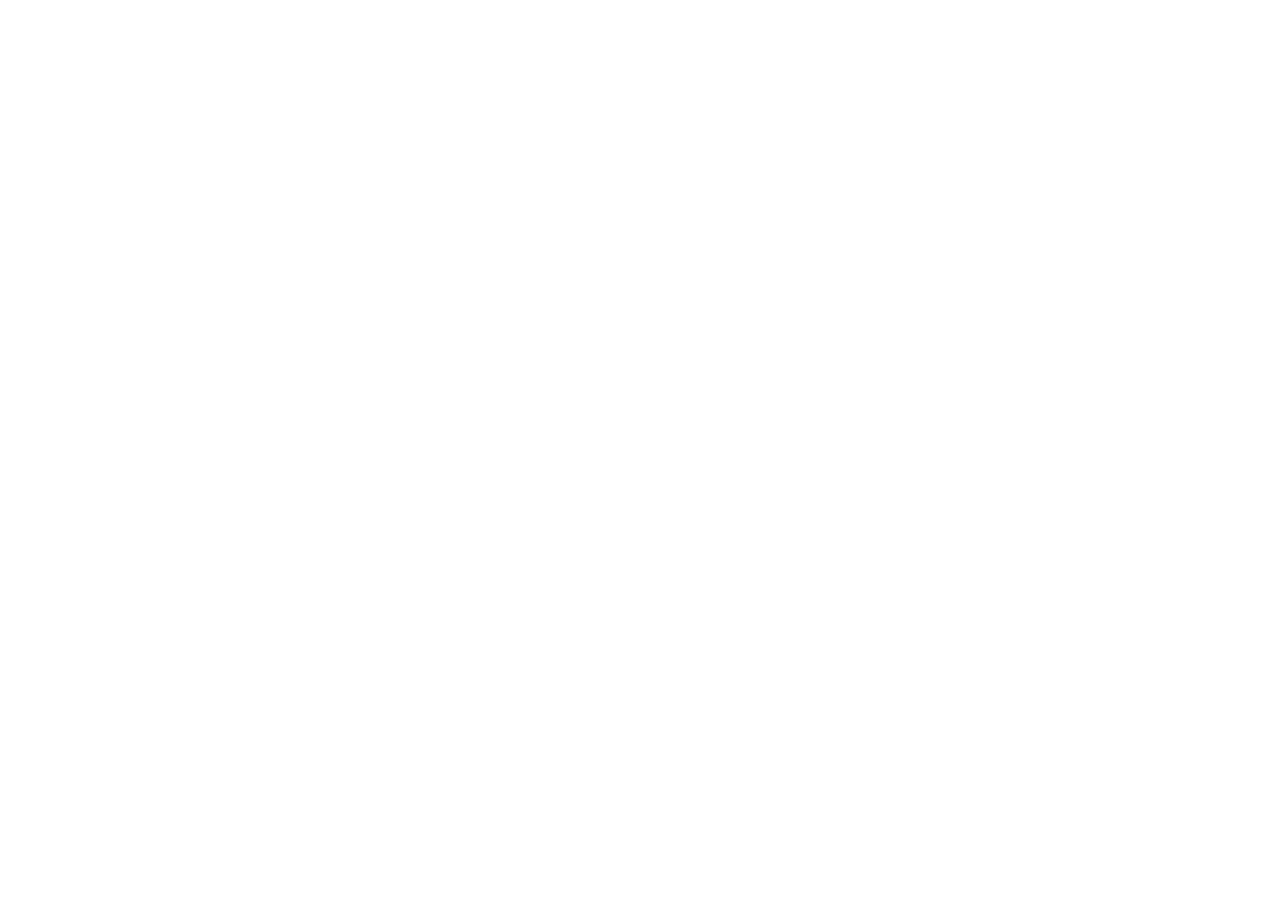
==== index.html @ 4fd1bbe9 "init project" ====
<!DOCTYPE html>
<html lang="en">
<head>
  <meta charset="UTF-8">
  <meta http-equiv="X-UA-Compatible" content="IE=edge">
  <meta name="viewport" content="width=device-width, initial-scale=1.0">
  <title>Document</title>
</head>
<body>
  
</body>
</html>
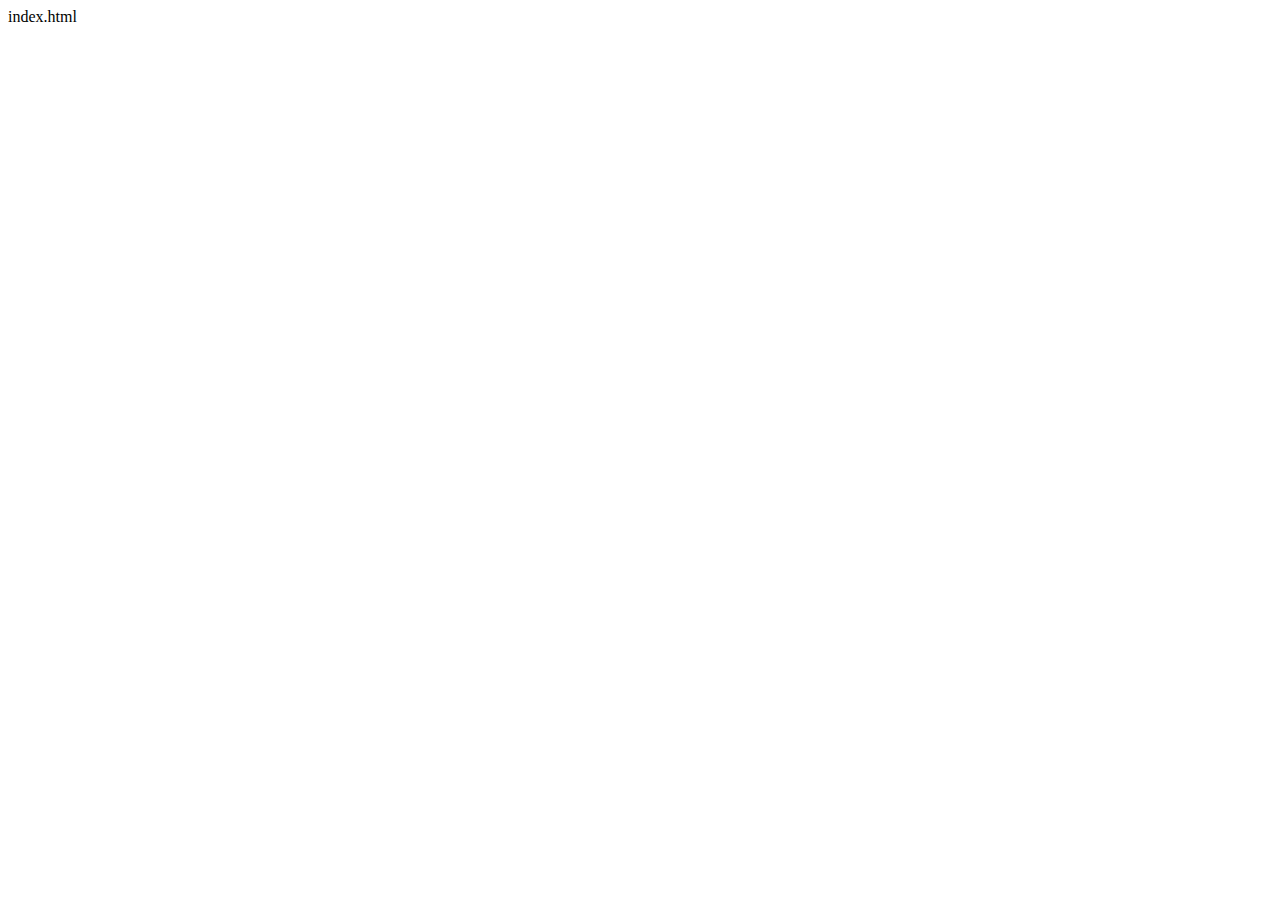
==== commit 7cddb0d5: "'login分支1次完成'" ====
--- a/index.html
+++ b/index.html
@@ -7,6 +7,6 @@
   <title>Document</title>
 </head>
 <body>
-  
+  index.html
 </body>
 </html>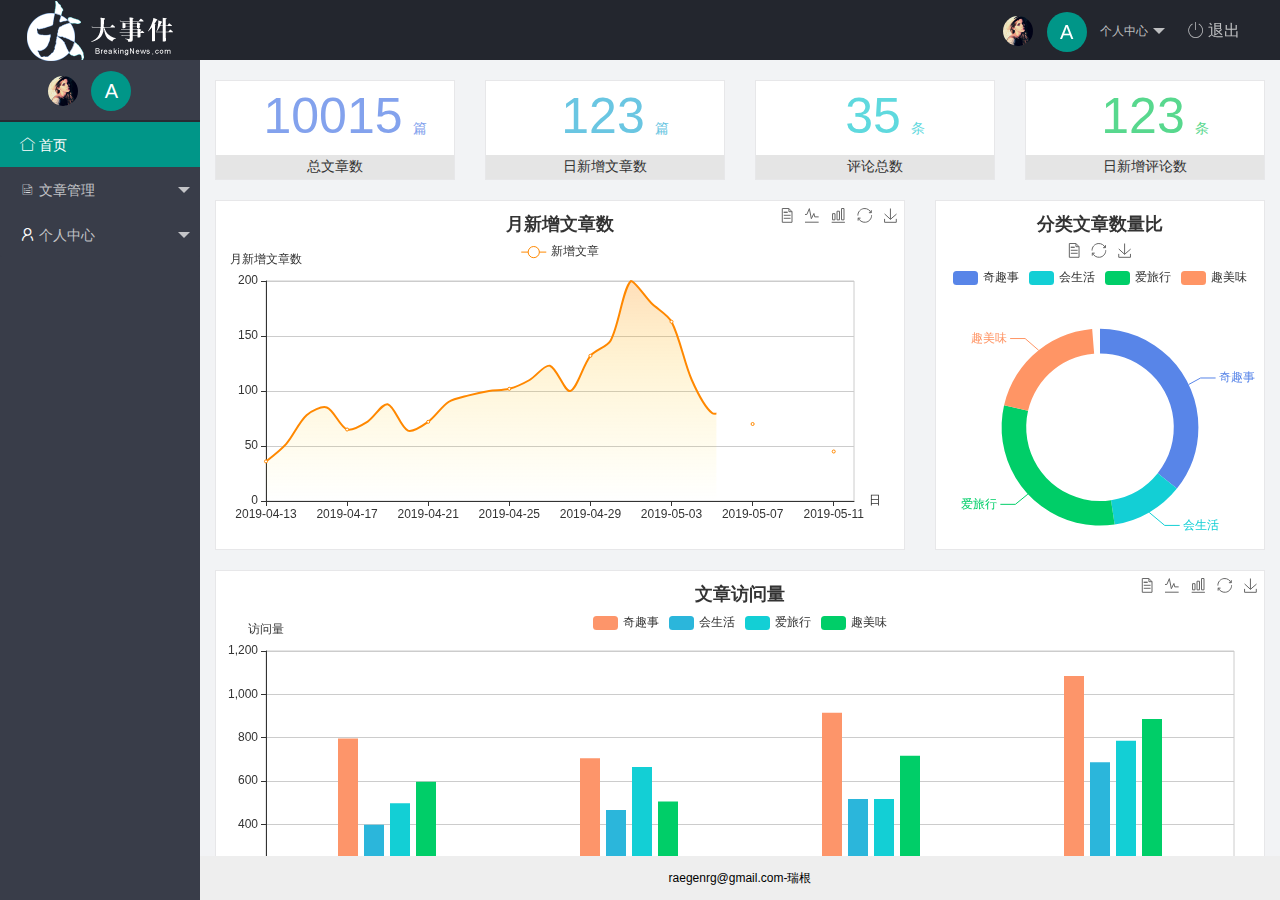
==== commit f6a68ea9: "'index分支完成第一次提交'" ====
--- a/index.html
+++ b/index.html
@@ -1,12 +1,102 @@
 <!DOCTYPE html>
 <html lang="en">
+
 <head>
   <meta charset="UTF-8">
   <meta http-equiv="X-UA-Compatible" content="IE=edge">
   <meta name="viewport" content="width=device-width, initial-scale=1.0">
-  <title>Document</title>
+  <title>后台主页</title>
+  <!-- 导入layui的样式表 -->
+  <link rel="stylesheet" href="assets/lib/layui/css/layui.css">
+  <link rel="stylesheet" href="assets/fonts/iconfont.css">
+  <link rel="stylesheet" href="assets/css/index.css">
 </head>
+
 <body>
-  index.html
+  <div class="layui-layout layui-layout-admin">
+    <div class="layui-header">
+      <div class="layui-logo layui-hide-xs layui-bg-black">
+        <img src="assets/images/logo.png" alt="">
+      </div>
+      <ul class="layui-nav layui-layout-right">
+        <li class="layui-nav-item layui-hide layui-show-md-inline-block">
+          <a href="javascript:;" class="userinfo">
+            <img src="assets/images/sample.jpg" class="layui-nav-img">
+            <span class="text-avatar">A</span>
+            个人中心
+          </a>
+          <dl class="layui-nav-child">
+            <dd><a href="">基本资料</a></dd>
+            <dd><a href="">更换头像</a></dd>
+            <dd><a href="">重置密码</a></dd>
+          </dl>
+        </li>
+        <li class="layui-nav-item">
+          <a href="javascript:;" id="btnLogOut">
+            <span class="iconfont icon-tuichu"> 退出</span>
+          </a>
+        </li>
+      </ul>
+    </div>
+
+    <div class="layui-side layui-bg-black">
+      <div class="layui-side-scroll">
+
+        <!-- 头像区域 -->
+        <div class="userinfo">
+          <img src="assets/images/sample.jpg" class="layui-nav-img">
+          <span class="text-avatar">A</span>
+          <span id="welcome"></span>
+        </div>
+
+        <!-- 左侧导航区域（可配合layui已有的垂直导航） -->
+        <ul class="layui-nav layui-nav-tree" lay-filter="test" lay-shrink="all">
+          <li class="layui-nav-item layui-this">
+            <a href="home/dashboard.html" target="fm">
+              <i class="layui-icon layui-icon-home"></i>
+              首页
+            </a>
+          </li>
+          <li class="layui-nav-item">
+            <a class="" href="javascript:;">
+              <i class="layui-icon layui-icon-list"></i>
+              文章管理
+            </a>
+            <dl class="layui-nav-child">
+              <dd><a href="javascript:;"><i class="layui-icon layui-icon-face-smile"></i> 文章类别</a></dd>
+              <dd><a href="javascript:;"><i class="layui-icon layui-icon-face-smile"></i> 文章列表</a></dd>
+              <dd><a href="javascript:;"><i class="layui-icon layui-icon-face-smile"></i> 发布文章</a></dd>
+            </dl>
+          </li>
+          <li class="layui-nav-item">
+            <a href="javascript:;">
+              <i class="layui-icon layui-icon-username"></i>
+              个人中心
+            </a>
+            <dl class="layui-nav-child">
+              <dd><a href="javascript:;"><i class="layui-icon layui-icon-face-smile"></i> 基本资料</a></dd>
+              <dd><a href="javascript:;"><i class="layui-icon layui-icon-face-smile"></i> 更换头像</a></dd>
+              <dd><a href="javascript:;"><i class="layui-icon layui-icon-face-smile"></i> 重置密码</a></dd>
+            </dl>
+          </li>
+        </ul>
+      </div>
+    </div>
+
+    <div class="layui-body">
+      <!-- 内容主体区域 -->
+      <iframe src="home/dashboard.html" frameborder="0" name="fm"></iframe>
+    </div>
+
+    <div class="layui-footer">
+      <!-- 底部固定区域 -->
+      raegenrg@gmail.com-瑞根
+    </div>
+  </div>
+  <script src="assets/lib/layui/layui.all.js"></script>
+  <script src="assets/lib/jquery.js"></script>
+  <script src="assets/js/baseAPI.js"></script>
+  <script src="assets/js/index.js"></script>
 </body>
+
 </html>--- a/assets/lib/layui/css/layui.css
+++ b/assets/lib/layui/css/layui.css
@@ -0,0 +1,2 @@
+/** layui-v2.5.5 MIT License By https://www.layui.com */
+ .layui-inline,img{display:inline-block;vertical-align:middle}h1,h2,h3,h4,h5,h6{font-weight:400}.layui-edge,.layui-header,.layui-inline,.layui-main{position:relative}.layui-body,.layui-edge,.layui-elip{overflow:hidden}.layui-btn,.layui-edge,.layui-inline,img{vertical-align:middle}.layui-btn,.layui-disabled,.layui-icon,.layui-unselect{-moz-user-select:none;-webkit-user-select:none;-ms-user-select:none}.layui-elip,.layui-form-checkbox span,.layui-form-pane .layui-form-label{text-overflow:ellipsis;white-space:nowrap}.layui-breadcrumb,.layui-tree-btnGroup{visibility:hidden}blockquote,body,button,dd,div,dl,dt,form,h1,h2,h3,h4,h5,h6,input,li,ol,p,pre,td,textarea,th,ul{margin:0;padding:0;-webkit-tap-highlight-color:rgba(0,0,0,0)}a:active,a:hover{outline:0}img{border:none}li{list-style:none}table{border-collapse:collapse;border-spacing:0}h4,h5,h6{font-size:100%}button,input,optgroup,option,select,textarea{font-family:inherit;font-size:inherit;font-style:inherit;font-weight:inherit;outline:0}pre{white-space:pre-wrap;white-space:-moz-pre-wrap;white-space:-pre-wrap;white-space:-o-pre-wrap;word-wrap:break-word}body{line-height:24px;font:14px Helvetica Neue,Helvetica,PingFang SC,Tahoma,Arial,sans-serif}hr{height:1px;margin:10px 0;border:0;clear:both}a{color:#333;text-decoration:none}a:hover{color:#777}a cite{font-style:normal;*cursor:pointer}.layui-border-box,.layui-border-box *{box-sizing:border-box}.layui-box,.layui-box *{box-sizing:content-box}.layui-clear{clear:both;*zoom:1}.layui-clear:after{content:'\20';clear:both;*zoom:1;display:block;height:0}.layui-inline{*display:inline;*zoom:1}.layui-edge{display:inline-block;width:0;height:0;border-width:6px;border-style:dashed;border-color:transparent}.layui-edge-top{top:-4px;border-bottom-color:#999;border-bottom-style:solid}.layui-edge-right{border-left-color:#999;border-left-style:solid}.layui-edge-bottom{top:2px;border-top-color:#999;border-top-style:solid}.layui-edge-left{border-right-color:#999;border-right-style:solid}.layui-disabled,.layui-disabled:hover{color:#d2d2d2!important;cursor:not-allowed!important}.layui-circle{border-radius:100%}.layui-show{display:block!important}.layui-hide{display:none!important}@font-face{font-family:layui-icon;src:url(../font/iconfont.eot?v=250);src:url(../font/iconfont.eot?v=250#iefix) format('embedded-opentype'),url(../font/iconfont.woff2?v=250) format('woff2'),url(../font/iconfont.woff?v=250) format('woff'),url(../font/iconfont.ttf?v=250) format('truetype'),url(../font/iconfont.svg?v=250#layui-icon) format('svg')}.layui-icon{font-family:layui-icon!important;font-size:16px;font-style:normal;-webkit-font-smoothing:antialiased;-moz-osx-font-smoothing:grayscale}.layui-icon-reply-fill:before{content:"\e611"}.layui-icon-set-fill:before{content:"\e614"}.layui-icon-menu-fill:before{content:"\e60f"}.layui-icon-search:before{content:"\e615"}.layui-icon-share:before{content:"\e641"}.layui-icon-set-sm:before{content:"\e620"}.layui-icon-engine:before{content:"\e628"}.layui-icon-close:before{content:"\1006"}.layui-icon-close-fill:before{content:"\1007"}.layui-icon-chart-screen:before{content:"\e629"}.layui-icon-star:before{content:"\e600"}.layui-icon-circle-dot:before{content:"\e617"}.layui-icon-chat:before{content:"\e606"}.layui-icon-release:before{content:"\e609"}.layui-icon-list:before{content:"\e60a"}.layui-icon-chart:before{content:"\e62c"}.layui-icon-ok-circle:before{content:"\1005"}.layui-icon-layim-theme:before{content:"\e61b"}.layui-icon-table:before{content:"\e62d"}.layui-icon-right:before{content:"\e602"}.layui-icon-left:before{content:"\e603"}.layui-icon-cart-simple:before{content:"\e698"}.layui-icon-face-cry:before{content:"\e69c"}.layui-icon-face-smile:before{content:"\e6af"}.layui-icon-survey:before{content:"\e6b2"}.layui-icon-tree:before{content:"\e62e"}.layui-icon-upload-circle:before{content:"\e62f"}.layui-icon-add-circle:before{content:"\e61f"}.layui-icon-download-circle:before{content:"\e601"}.layui-icon-templeate-1:before{content:"\e630"}.layui-icon-util:before{content:"\e631"}.layui-icon-face-surprised:before{content:"\e664"}.layui-icon-edit:before{content:"\e642"}.layui-icon-speaker:before{content:"\e645"}.layui-icon-down:before{content:"\e61a"}.layui-icon-file:before{content:"\e621"}.layui-icon-layouts:before{content:"\e632"}.layui-icon-rate-half:before{content:"\e6c9"}.layui-icon-add-circle-fine:before{content:"\e608"}.layui-icon-prev-circle:before{content:"\e633"}.layui-icon-read:before{content:"\e705"}.layui-icon-404:before{content:"\e61c"}.layui-icon-carousel:before{content:"\e634"}.layui-icon-help:before{content:"\e607"}.layui-icon-code-circle:before{content:"\e635"}.layui-icon-water:before{content:"\e636"}.layui-icon-username:before{content:"\e66f"}.layui-icon-find-fill:before{content:"\e670"}.layui-icon-about:before{content:"\e60b"}.layui-icon-location:before{content:"\e715"}.layui-icon-up:before{content:"\e619"}.layui-icon-pause:before{content:"\e651"}.layui-icon-date:before{content:"\e637"}.layui-icon-layim-uploadfile:before{content:"\e61d"}.layui-icon-delete:before{content:"\e640"}.layui-icon-play:before{content:"\e652"}.layui-icon-top:before{content:"\e604"}.layui-icon-friends:before{content:"\e612"}.layui-icon-refresh-3:before{content:"\e9aa"}.layui-icon-ok:before{content:"\e605"}.layui-icon-layer:before{content:"\e638"}.layui-icon-face-smile-fine:before{content:"\e60c"}.layui-icon-dollar:before{content:"\e659"}.layui-icon-group:before{content:"\e613"}.layui-icon-layim-download:before{content:"\e61e"}.layui-icon-picture-fine:before{content:"\e60d"}.layui-icon-link:before{content:"\e64c"}.layui-icon-diamond:before{content:"\e735"}.layui-icon-log:before{content:"\e60e"}.layui-icon-rate-solid:before{content:"\e67a"}.layui-icon-fonts-del:before{content:"\e64f"}.layui-icon-unlink:before{content:"\e64d"}.layui-icon-fonts-clear:before{content:"\e639"}.layui-icon-triangle-r:before{content:"\e623"}.layui-icon-circle:before{content:"\e63f"}.layui-icon-radio:before{content:"\e643"}.layui-icon-align-center:before{content:"\e647"}.layui-icon-align-right:before{content:"\e648"}.layui-icon-align-left:before{content:"\e649"}.layui-icon-loading-1:before{content:"\e63e"}.layui-icon-return:before{content:"\e65c"}.layui-icon-fonts-strong:before{content:"\e62b"}.layui-icon-upload:before{content:"\e67c"}.layui-icon-dialogue:before{content:"\e63a"}.layui-icon-video:before{content:"\e6ed"}.layui-icon-headset:before{content:"\e6fc"}.layui-icon-cellphone-fine:before{content:"\e63b"}.layui-icon-add-1:before{content:"\e654"}.layui-icon-face-smile-b:before{content:"\e650"}.layui-icon-fonts-html:before{content:"\e64b"}.layui-icon-form:before{content:"\e63c"}.layui-icon-cart:before{content:"\e657"}.layui-icon-camera-fill:before{content:"\e65d"}.layui-icon-tabs:before{content:"\e62a"}.layui-icon-fonts-code:before{content:"\e64e"}.layui-icon-fire:before{content:"\e756"}.layui-icon-set:before{content:"\e716"}.layui-icon-fonts-u:before{content:"\e646"}.layui-icon-triangle-d:before{content:"\e625"}.layui-icon-tips:before{content:"\e702"}.layui-icon-picture:before{content:"\e64a"}.layui-icon-more-vertical:before{content:"\e671"}.layui-icon-flag:before{content:"\e66c"}.layui-icon-loading:before{content:"\e63d"}.layui-icon-fonts-i:before{content:"\e644"}.layui-icon-refresh-1:before{content:"\e666"}.layui-icon-rmb:before{content:"\e65e"}.layui-icon-home:before{content:"\e68e"}.layui-icon-user:before{content:"\e770"}.layui-icon-notice:before{content:"\e667"}.layui-icon-login-weibo:before{content:"\e675"}.layui-icon-voice:before{content:"\e688"}.layui-icon-upload-drag:before{content:"\e681"}.layui-icon-login-qq:before{content:"\e676"}.layui-icon-snowflake:before{content:"\e6b1"}.layui-icon-file-b:before{content:"\e655"}.layui-icon-template:before{content:"\e663"}.layui-icon-auz:before{content:"\e672"}.layui-icon-console:before{content:"\e665"}.layui-icon-app:before{content:"\e653"}.layui-icon-prev:before{content:"\e65a"}.layui-icon-website:before{content:"\e7ae"}.layui-icon-next:before{content:"\e65b"}.layui-icon-component:before{content:"\e857"}.layui-icon-more:before{content:"\e65f"}.layui-icon-login-wechat:before{content:"\e677"}.layui-icon-shrink-right:before{content:"\e668"}.layui-icon-spread-left:before{content:"\e66b"}.layui-icon-camera:before{content:"\e660"}.layui-icon-note:before{content:"\e66e"}.layui-icon-refresh:before{content:"\e669"}.layui-icon-female:before{content:"\e661"}.layui-icon-male:before{content:"\e662"}.layui-icon-password:before{content:"\e673"}.layui-icon-senior:before{content:"\e674"}.layui-icon-theme:before{content:"\e66a"}.layui-icon-tread:before{content:"\e6c5"}.layui-icon-praise:before{content:"\e6c6"}.layui-icon-star-fill:before{content:"\e658"}.layui-icon-rate:before{content:"\e67b"}.layui-icon-template-1:before{content:"\e656"}.layui-icon-vercode:before{content:"\e679"}.layui-icon-cellphone:before{content:"\e678"}.layui-icon-screen-full:before{content:"\e622"}.layui-icon-screen-restore:before{content:"\e758"}.layui-icon-cols:before{content:"\e610"}.layui-icon-export:before{content:"\e67d"}.layui-icon-print:before{content:"\e66d"}.layui-icon-slider:before{content:"\e714"}.layui-icon-addition:before{content:"\e624"}.layui-icon-subtraction:before{content:"\e67e"}.layui-icon-service:before{content:"\e626"}.layui-icon-transfer:before{content:"\e691"}.layui-main{width:1140px;margin:0 auto}.layui-header{z-index:1000;height:60px}.layui-header a:hover{transition:all .5s;-webkit-transition:all .5s}.layui-side{position:fixed;left:0;top:0;bottom:0;z-index:999;width:200px;overflow-x:hidden}.layui-side-scroll{position:relative;width:220px;height:100%;overflow-x:hidden}.layui-body{position:absolute;left:200px;right:0;top:0;bottom:0;z-index:998;width:auto;overflow-y:auto;box-sizing:border-box}.layui-layout-body{overflow:hidden}.layui-layout-admin .layui-header{background-color:#23262E}.layui-layout-admin .layui-side{top:60px;width:200px;overflow-x:hidden}.layui-layout-admin .layui-body{position:fixed;top:60px;bottom:44px}.layui-layout-admin .layui-main{width:auto;margin:0 15px}.layui-layout-admin .layui-footer{position:fixed;left:200px;right:0;bottom:0;height:44px;line-height:44px;padding:0 15px;background-color:#eee}.layui-layout-admin .layui-logo{position:absolute;left:0;top:0;width:200px;height:100%;line-height:60px;text-align:center;color:#009688;font-size:16px}.layui-layout-admin .layui-header .layui-nav{background:0 0}.layui-layout-left{position:absolute!important;left:200px;top:0}.layui-layout-right{position:absolute!important;right:0;top:0}.layui-container{position:relative;margin:0 auto;padding:0 15px;box-sizing:border-box}.layui-fluid{position:relative;margin:0 auto;padding:0 15px}.layui-row:after,.layui-row:before{content:'';display:block;clear:both}.layui-col-lg1,.layui-col-lg10,.layui-col-lg11,.layui-col-lg12,.layui-col-lg2,.layui-col-lg3,.layui-col-lg4,.layui-col-lg5,.layui-col-lg6,.layui-col-lg7,.layui-col-lg8,.layui-col-lg9,.layui-col-md1,.layui-col-md10,.layui-col-md11,.layui-col-md12,.layui-col-md2,.layui-col-md3,.layui-col-md4,.layui-col-md5,.layui-col-md6,.layui-col-md7,.layui-col-md8,.layui-col-md9,.layui-col-sm1,.layui-col-sm10,.layui-col-sm11,.layui-col-sm12,.layui-col-sm2,.layui-col-sm3,.layui-col-sm4,.layui-col-sm5,.layui-col-sm6,.layui-col-sm7,.layui-col-sm8,.layui-col-sm9,.layui-col-xs1,.layui-col-xs10,.layui-col-xs11,.layui-col-xs12,.layui-col-xs2,.layui-col-xs3,.layui-col-xs4,.layui-col-xs5,.layui-col-xs6,.layui-col-xs7,.layui-col-xs8,.layui-col-xs9{position:relative;display:block;box-sizing:border-box}.layui-col-xs1,.layui-col-xs10,.layui-col-xs11,.layui-col-xs12,.layui-col-xs2,.layui-col-xs3,.layui-col-xs4,.layui-col-xs5,.layui-col-xs6,.layui-col-xs7,.layui-col-xs8,.layui-col-xs9{float:left}.layui-col-xs1{width:8.33333333%}.layui-col-xs2{width:16.66666667%}.layui-col-xs3{width:25%}.layui-col-xs4{width:33.33333333%}.layui-col-xs5{width:41.66666667%}.layui-col-xs6{width:50%}.layui-col-xs7{width:58.33333333%}.layui-col-xs8{width:66.66666667%}.layui-col-xs9{width:75%}.layui-col-xs10{width:83.33333333%}.layui-col-xs11{width:91.66666667%}.layui-col-xs12{width:100%}.layui-col-xs-offset1{margin-left:8.33333333%}.layui-col-xs-offset2{margin-left:16.66666667%}.layui-col-xs-offset3{margin-left:25%}.layui-col-xs-offset4{margin-left:33.33333333%}.layui-col-xs-offset5{margin-left:41.66666667%}.layui-col-xs-offset6{margin-left:50%}.layui-col-xs-offset7{margin-left:58.33333333%}.layui-col-xs-offset8{margin-left:66.66666667%}.layui-col-xs-offset9{margin-left:75%}.layui-col-xs-offset10{margin-left:83.33333333%}.layui-col-xs-offset11{margin-left:91.66666667%}.layui-col-xs-offset12{margin-left:100%}@media screen and (max-width:768px){.layui-hide-xs{display:none!important}.layui-show-xs-block{display:block!important}.layui-show-xs-inline{display:inline!important}.layui-show-xs-inline-block{display:inline-block!important}}@media screen and (min-width:768px){.layui-container{width:750px}.layui-hide-sm{display:none!important}.layui-show-sm-block{display:block!important}.layui-show-sm-inline{display:inline!important}.layui-show-sm-inline-block{display:inline-block!important}.layui-col-sm1,.layui-col-sm10,.layui-col-sm11,.layui-col-sm12,.layui-col-sm2,.layui-col-sm3,.layui-col-sm4,.layui-col-sm5,.layui-col-sm6,.layui-col-sm7,.layui-col-sm8,.layui-col-sm9{float:left}.layui-col-sm1{width:8.33333333%}.layui-col-sm2{width:16.66666667%}.layui-col-sm3{width:25%}.layui-col-sm4{width:33.33333333%}.layui-col-sm5{width:41.66666667%}.layui-col-sm6{width:50%}.layui-col-sm7{width:58.33333333%}.layui-col-sm8{width:66.66666667%}.layui-col-sm9{width:75%}.layui-col-sm10{width:83.33333333%}.layui-col-sm11{width:91.66666667%}.layui-col-sm12{width:100%}.layui-col-sm-offset1{margin-left:8.33333333%}.layui-col-sm-offset2{margin-left:16.66666667%}.layui-col-sm-offset3{margin-left:25%}.layui-col-sm-offset4{margin-left:33.33333333%}.layui-col-sm-offset5{margin-left:41.66666667%}.layui-col-sm-offset6{margin-left:50%}.layui-col-sm-offset7{margin-left:58.33333333%}.layui-col-sm-offset8{margin-left:66.66666667%}.layui-col-sm-offset9{margin-left:75%}.layui-col-sm-offset10{margin-left:83.33333333%}.layui-col-sm-offset11{margin-left:91.66666667%}.layui-col-sm-offset12{margin-left:100%}}@media screen and (min-width:992px){.layui-container{width:970px}.layui-hide-md{display:none!important}.layui-show-md-block{display:block!important}.layui-show-md-inline{display:inline!important}.layui-show-md-inline-block{display:inline-block!important}.layui-col-md1,.layui-col-md10,.layui-col-md11,.layui-col-md12,.layui-col-md2,.layui-col-md3,.layui-col-md4,.layui-col-md5,.layui-col-md6,.layui-col-md7,.layui-col-md8,.layui-col-md9{float:left}.layui-col-md1{width:8.33333333%}.layui-col-md2{width:16.66666667%}.layui-col-md3{width:25%}.layui-col-md4{width:33.33333333%}.layui-col-md5{width:41.66666667%}.layui-col-md6{width:50%}.layui-col-md7{width:58.33333333%}.layui-col-md8{width:66.66666667%}.layui-col-md9{width:75%}.layui-col-md10{width:83.33333333%}.layui-col-md11{width:91.66666667%}.layui-col-md12{width:100%}.layui-col-md-offset1{margin-left:8.33333333%}.layui-col-md-offset2{margin-left:16.66666667%}.layui-col-md-offset3{margin-left:25%}.layui-col-md-offset4{margin-left:33.33333333%}.layui-col-md-offset5{margin-left:41.66666667%}.layui-col-md-offset6{margin-left:50%}.layui-col-md-offset7{margin-left:58.33333333%}.layui-col-md-offset8{margin-left:66.66666667%}.layui-col-md-offset9{margin-left:75%}.layui-col-md-offset10{margin-left:83.33333333%}.layui-col-md-offset11{margin-left:91.66666667%}.layui-col-md-offset12{margin-left:100%}}@media screen and (min-width:1200px){.layui-container{width:1170px}.layui-hide-lg{display:none!important}.layui-show-lg-block{display:block!important}.layui-show-lg-inline{display:inline!important}.layui-show-lg-inline-block{display:inline-block!important}.layui-col-lg1,.layui-col-lg10,.layui-col-lg11,.layui-col-lg12,.layui-col-lg2,.layui-col-lg3,.layui-col-lg4,.layui-col-lg5,.layui-col-lg6,.layui-col-lg7,.layui-col-lg8,.layui-col-lg9{float:left}.layui-col-lg1{width:8.33333333%}.layui-col-lg2{width:16.66666667%}.layui-col-lg3{width:25%}.layui-col-lg4{width:33.33333333%}.layui-col-lg5{width:41.66666667%}.layui-col-lg6{width:50%}.layui-col-lg7{width:58.33333333%}.layui-col-lg8{width:66.66666667%}.layui-col-lg9{width:75%}.layui-col-lg10{width:83.33333333%}.layui-col-lg11{width:91.66666667%}.layui-col-lg12{width:100%}.layui-col-lg-offset1{margin-left:8.33333333%}.layui-col-lg-offset2{margin-left:16.66666667%}.layui-col-lg-offset3{margin-left:25%}.layui-col-lg-offset4{margin-left:33.33333333%}.layui-col-lg-offset5{margin-left:41.66666667%}.layui-col-lg-offset6{margin-left:50%}.layui-col-lg-offset7{margin-left:58.33333333%}.layui-col-lg-offset8{margin-left:66.66666667%}.layui-col-lg-offset9{margin-left:75%}.layui-col-lg-offset10{margin-left:83.33333333%}.layui-col-lg-offset11{margin-left:91.66666667%}.layui-col-lg-offset12{margin-left:100%}}.layui-col-space1{margin:-.5px}.layui-col-space1>*{padding:.5px}.layui-col-space3{margin:-1.5px}.layui-col-space3>*{padding:1.5px}.layui-col-space5{margin:-2.5px}.layui-col-space5>*{padding:2.5px}.layui-col-space8{margin:-3.5px}.layui-col-space8>*{padding:3.5px}.layui-col-space10{margin:-5px}.layui-col-space10>*{padding:5px}.layui-col-space12{margin:-6px}.layui-col-space12>*{padding:6px}.layui-col-space15{margin:-7.5px}.layui-col-space15>*{padding:7.5px}.layui-col-space18{margin:-9px}.layui-col-space18>*{padding:9px}.layui-col-space20{margin:-10px}.layui-col-space20>*{padding:10px}.layui-col-space22{margin:-11px}.layui-col-space22>*{padding:11px}.layui-col-space25{margin:-12.5px}.layui-col-space25>*{padding:12.5px}.layui-col-space30{margin:-15px}.layui-col-space30>*{padding:15px}.layui-btn,.layui-input,.layui-select,.layui-textarea,.layui-upload-button{outline:0;-webkit-appearance:none;transition:all .3s;-webkit-transition:all .3s;box-sizing:border-box}.layui-elem-quote{margin-bottom:10px;padding:15px;line-height:22px;border-left:5px solid #009688;border-radius:0 2px 2px 0;background-color:#f2f2f2}.layui-quote-nm{border-style:solid;border-width:1px 1px 1px 5px;background:0 0}.layui-elem-field{margin-bottom:10px;padding:0;border-width:1px;border-style:solid}.layui-elem-field legend{margin-left:20px;padding:0 10px;font-size:20px;font-weight:300}.layui-field-title{margin:10px 0 20px;border-width:1px 0 0}.layui-field-box{padding:10px 15px}.layui-field-title .layui-field-box{padding:10px 0}.layui-progress{position:relative;height:6px;border-radius:20px;background-color:#e2e2e2}.layui-progress-bar{position:absolute;left:0;top:0;width:0;max-width:100%;height:6px;border-radius:20px;text-align:right;background-color:#5FB878;transition:all .3s;-webkit-transition:all .3s}.layui-progress-big,.layui-progress-big .layui-progress-bar{height:18px;line-height:18px}.layui-progress-text{position:relative;top:-20px;line-height:18px;font-size:12px;color:#666}.layui-progress-big .layui-progress-text{position:static;padding:0 10px;color:#fff}.layui-collapse{border-width:1px;border-style:solid;border-radius:2px}.layui-colla-content,.layui-colla-item{border-top-width:1px;border-top-style:solid}.layui-colla-item:first-child{border-top:none}.layui-colla-title{position:relative;height:42px;line-height:42px;padding:0 15px 0 35px;color:#333;background-color:#f2f2f2;cursor:pointer;font-size:14px;overflow:hidden}.layui-colla-content{display:none;padding:10px 15px;line-height:22px;color:#666}.layui-colla-icon{position:absolute;left:15px;top:0;font-size:14px}.layui-card{margin-bottom:15px;border-radius:2px;background-color:#fff;box-shadow:0 1px 2px 0 rgba(0,0,0,.05)}.layui-card:last-child{margin-bottom:0}.layui-card-header{position:relative;height:42px;line-height:42px;padding:0 15px;border-bottom:1px solid #f6f6f6;color:#333;border-radius:2px 2px 0 0;font-size:14px}.layui-bg-black,.layui-bg-blue,.layui-bg-cyan,.layui-bg-green,.layui-bg-orange,.layui-bg-red{color:#fff!important}.layui-card-body{position:relative;padding:10px 15px;line-height:24px}.layui-card-body[pad15]{padding:15px}.layui-card-body[pad20]{padding:20px}.layui-card-body .layui-table{margin:5px 0}.layui-card .layui-tab{margin:0}.layui-panel-window{position:relative;padding:15px;border-radius:0;border-top:5px solid #E6E6E6;background-color:#fff}.layui-auxiliar-moving{position:fixed;left:0;right:0;top:0;bottom:0;width:100%;height:100%;background:0 0;z-index:9999999999}.layui-form-label,.layui-form-mid,.layui-form-select,.layui-input-block,.layui-input-inline,.layui-textarea{position:relative}.layui-bg-red{background-color:#FF5722!important}.layui-bg-orange{background-color:#FFB800!important}.layui-bg-green{background-color:#009688!important}.layui-bg-cyan{background-color:#2F4056!important}.layui-bg-blue{background-color:#1E9FFF!important}.layui-bg-black{background-color:#393D49!important}.layui-bg-gray{background-color:#eee!important;color:#666!important}.layui-badge-rim,.layui-colla-content,.layui-colla-item,.layui-collapse,.layui-elem-field,.layui-form-pane .layui-form-item[pane],.layui-form-pane .layui-form-label,.layui-input,.layui-layedit,.layui-layedit-tool,.layui-quote-nm,.layui-select,.layui-tab-bar,.layui-tab-card,.layui-tab-title,.layui-tab-title .layui-this:after,.layui-textarea{border-color:#e6e6e6}.layui-timeline-item:before,hr{background-color:#e6e6e6}.layui-text{line-height:22px;font-size:14px;color:#666}.layui-text h1,.layui-text h2,.layui-text h3{font-weight:500;color:#333}.layui-text h1{font-size:30px}.layui-text h2{font-size:24px}.layui-text h3{font-size:18px}.layui-text a:not(.layui-btn){color:#01AAED}.layui-text a:not(.layui-btn):hover{text-decoration:underline}.layui-text ul{padding:5px 0 5px 15px}.layui-text ul li{margin-top:5px;list-style-type:disc}.layui-text em,.layui-word-aux{color:#999!important;padding:0 5px!important}.layui-btn{display:inline-block;height:38px;line-height:38px;padding:0 18px;background-color:#009688;color:#fff;white-space:nowrap;text-align:center;font-size:14px;border:none;border-radius:2px;cursor:pointer}.layui-btn:hover{opacity:.8;filter:alpha(opacity=80);color:#fff}.layui-btn:active{opacity:1;filter:alpha(opacity=100)}.layui-btn+.layui-btn{margin-left:10px}.layui-btn-container{font-size:0}.layui-btn-container .layui-btn{margin-right:10px;margin-bottom:10px}.layui-btn-container .layui-btn+.layui-btn{margin-left:0}.layui-table .layui-btn-container .layui-btn{margin-bottom:9px}.layui-btn-radius{border-radius:100px}.layui-btn .layui-icon{margin-right:3px;font-size:18px;vertical-align:bottom;vertical-align:middle\9}.layui-btn-primary{border:1px solid #C9C9C9;background-color:#fff;color:#555}.layui-btn-primary:hover{border-color:#009688;color:#333}.layui-btn-normal{background-color:#1E9FFF}.layui-btn-warm{background-color:#FFB800}.layui-btn-danger{background-color:#FF5722}.layui-btn-checked{background-color:#5FB878}.layui-btn-disabled,.layui-btn-disabled:active,.layui-btn-disabled:hover{border:1px solid #e6e6e6;background-color:#FBFBFB;color:#C9C9C9;cursor:not-allowed;opacity:1}.layui-btn-lg{height:44px;line-height:44px;padding:0 25px;font-size:16px}.layui-btn-sm{height:30px;line-height:30px;padding:0 10px;font-size:12px}.layui-btn-sm i{font-size:16px!important}.layui-btn-xs{height:22px;line-height:22px;padding:0 5px;font-size:12px}.layui-btn-xs i{font-size:14px!important}.layui-btn-group{display:inline-block;vertical-align:middle;font-size:0}.layui-btn-group .layui-btn{margin-left:0!important;margin-right:0!important;border-left:1px solid rgba(255,255,255,.5);border-radius:0}.layui-btn-group .layui-btn-primary{border-left:none}.layui-btn-group .layui-btn-primary:hover{border-color:#C9C9C9;color:#009688}.layui-btn-group .layui-btn:first-child{border-left:none;border-radius:2px 0 0 2px}.layui-btn-group .layui-btn-primary:first-child{border-left:1px solid #c9c9c9}.layui-btn-group .layui-btn:last-child{border-radius:0 2px 2px 0}.layui-btn-group .layui-btn+.layui-btn{margin-left:0}.layui-btn-group+.layui-btn-group{margin-left:10px}.layui-btn-fluid{width:100%}.layui-input,.layui-select,.layui-textarea{height:38px;line-height:1.3;line-height:38px\9;border-width:1px;border-style:solid;background-color:#fff;border-radius:2px}.layui-input::-webkit-input-placeholder,.layui-select::-webkit-input-placeholder,.layui-textarea::-webkit-input-placeholder{line-height:1.3}.layui-input,.layui-textarea{display:block;width:100%;padding-left:10px}.layui-input:hover,.layui-textarea:hover{border-color:#D2D2D2!important}.layui-input:focus,.layui-textarea:focus{border-color:#C9C9C9!important}.layui-textarea{min-height:100px;height:auto;line-height:20px;padding:6px 10px;resize:vertical}.layui-select{padding:0 10px}.layui-form input[type=checkbox],.layui-form input[type=radio],.layui-form select{display:none}.layui-form [lay-ignore]{display:initial}.layui-form-item{margin-bottom:15px;clear:both;*zoom:1}.layui-form-item:after{content:'\20';clear:both;*zoom:1;display:block;height:0}.layui-form-label{float:left;display:block;padding:9px 15px;width:80px;font-weight:400;line-height:20px;text-align:right}.layui-form-label-col{display:block;float:none;padding:9px 0;line-height:20px;text-align:left}.layui-form-item .layui-inline{margin-bottom:5px;margin-right:10px}.layui-input-block{margin-left:110px;min-height:36px}.layui-input-inline{display:inline-block;vertical-align:middle}.layui-form-item .layui-input-inline{float:left;width:190px;margin-right:10px}.layui-form-text .layui-input-inline{width:auto}.layui-form-mid{float:left;display:block;padding:9px 0!important;line-height:20px;margin-right:10px}.layui-form-danger+.layui-form-select .layui-input,.layui-form-danger:focus{border-color:#FF5722!important}.layui-form-select .layui-input{padding-right:30px;cursor:pointer}.layui-form-select .layui-edge{position:absolute;right:10px;top:50%;margin-top:-3px;cursor:pointer;border-width:6px;border-top-color:#c2c2c2;border-top-style:solid;transition:all .3s;-webkit-transition:all .3s}.layui-form-select dl{display:none;position:absolute;left:0;top:42px;padding:5px 0;z-index:899;min-width:100%;border:1px solid #d2d2d2;max-height:300px;overflow-y:auto;background-color:#fff;border-radius:2px;box-shadow:0 2px 4px rgba(0,0,0,.12);box-sizing:border-box}.layui-form-select dl dd,.layui-form-select dl dt{padding:0 10px;line-height:36px;white-space:nowrap;overflow:hidden;text-overflow:ellipsis}.layui-form-select dl dt{font-size:12px;color:#999}.layui-form-select dl dd{cursor:pointer}.layui-form-select dl dd:hover{background-color:#f2f2f2;-webkit-transition:.5s all;transition:.5s all}.layui-form-select .layui-select-group dd{padding-left:20px}.layui-form-select dl dd.layui-select-tips{padding-left:10px!important;color:#999}.layui-form-select dl dd.layui-this{background-color:#5FB878;color:#fff}.layui-form-checkbox,.layui-form-select dl dd.layui-disabled{background-color:#fff}.layui-form-selected dl{display:block}.layui-form-checkbox,.layui-form-checkbox *,.layui-form-switch{display:inline-block;vertical-align:middle}.layui-form-selected .layui-edge{margin-top:-9px;-webkit-transform:rotate(180deg);transform:rotate(180deg);margin-top:-3px\9}:root .layui-form-selected .layui-edge{margin-top:-9px\0/IE9}.layui-form-selectup dl{top:auto;bottom:42px}.layui-select-none{margin:5px 0;text-align:center;color:#999}.layui-select-disabled .layui-disabled{border-color:#eee!important}.layui-select-disabled .layui-edge{border-top-color:#d2d2d2}.layui-form-checkbox{position:relative;height:30px;line-height:30px;margin-right:10px;padding-right:30px;cursor:pointer;font-size:0;-webkit-transition:.1s linear;transition:.1s linear;box-sizing:border-box}.layui-form-checkbox span{padding:0 10px;height:100%;font-size:14px;border-radius:2px 0 0 2px;background-color:#d2d2d2;color:#fff;overflow:hidden}.layui-form-checkbox:hover span{background-color:#c2c2c2}.layui-form-checkbox i{position:absolute;right:0;top:0;width:30px;height:28px;border:1px solid #d2d2d2;border-left:none;border-radius:0 2px 2px 0;color:#fff;font-size:20px;text-align:center}.layui-form-checkbox:hover i{border-color:#c2c2c2;color:#c2c2c2}.layui-form-checked,.layui-form-checked:hover{border-color:#5FB878}.layui-form-checked span,.layui-form-checked:hover span{background-color:#5FB878}.layui-form-checked i,.layui-form-checked:hover i{color:#5FB878}.layui-form-item .layui-form-checkbox{margin-top:4px}.layui-form-checkbox[lay-skin=primary]{height:auto!important;line-height:normal!important;min-width:18px;min-height:18px;border:none!important;margin-right:0;padding-left:28px;padding-right:0;background:0 0}.layui-form-checkbox[lay-skin=primary] span{padding-left:0;padding-right:15px;line-height:18px;background:0 0;color:#666}.layui-form-checkbox[lay-skin=primary] i{right:auto;left:0;width:16px;height:16px;line-height:16px;border:1px solid #d2d2d2;font-size:12px;border-radius:2px;background-color:#fff;-webkit-transition:.1s linear;transition:.1s linear}.layui-form-checkbox[lay-skin=primary]:hover i{border-color:#5FB878;color:#fff}.layui-form-checked[lay-skin=primary] i{border-color:#5FB878!important;background-color:#5FB878;color:#fff}.layui-checkbox-disbaled[lay-skin=primary] span{background:0 0!important;color:#c2c2c2}.layui-checkbox-disbaled[lay-skin=primary]:hover i{border-color:#d2d2d2}.layui-form-item .layui-form-checkbox[lay-skin=primary]{margin-top:10px}.layui-form-switch{position:relative;height:22px;line-height:22px;min-width:35px;padding:0 5px;margin-top:8px;border:1px solid #d2d2d2;border-radius:20px;cursor:pointer;background-color:#fff;-webkit-transition:.1s linear;transition:.1s linear}.layui-form-switch i{position:absolute;left:5px;top:3px;width:16px;height:16px;border-radius:20px;background-color:#d2d2d2;-webkit-transition:.1s linear;transition:.1s linear}.layui-form-switch em{position:relative;top:0;width:25px;margin-left:21px;padding:0!important;text-align:center!important;color:#999!important;font-style:normal!important;font-size:12px}.layui-form-onswitch{border-color:#5FB878;background-color:#5FB878}.layui-checkbox-disbaled,.layui-checkbox-disbaled i{border-color:#e2e2e2!important}.layui-form-onswitch i{left:100%;margin-left:-21px;background-color:#fff}.layui-form-onswitch em{margin-left:5px;margin-right:21px;color:#fff!important}.layui-checkbox-disbaled span{background-color:#e2e2e2!important}.layui-checkbox-disbaled:hover i{color:#fff!important}[lay-radio]{display:none}.layui-form-radio,.layui-form-radio *{display:inline-block;vertical-align:middle}.layui-form-radio{line-height:28px;margin:6px 10px 0 0;padding-right:10px;cursor:pointer;font-size:0}.layui-form-radio *{font-size:14px}.layui-form-radio>i{margin-right:8px;font-size:22px;color:#c2c2c2}.layui-form-radio>i:hover,.layui-form-radioed>i{color:#5FB878}.layui-radio-disbaled>i{color:#e2e2e2!important}.layui-form-pane .layui-form-label{width:110px;padding:8px 15px;height:38px;line-height:20px;border-width:1px;border-style:solid;border-radius:2px 0 0 2px;text-align:center;background-color:#FBFBFB;overflow:hidden;box-sizing:border-box}.layui-form-pane .layui-input-inline{margin-left:-1px}.layui-form-pane .layui-input-block{margin-left:110px;left:-1px}.layui-form-pane .layui-input{border-radius:0 2px 2px 0}.layui-form-pane .layui-form-text .layui-form-label{float:none;width:100%;border-radius:2px;box-sizing:border-box;text-align:left}.layui-form-pane .layui-form-text .layui-input-inline{display:block;margin:0;top:-1px;clear:both}.layui-form-pane .layui-form-text .layui-input-block{margin:0;left:0;top:-1px}.layui-form-pane .layui-form-text .layui-textarea{min-height:100px;border-radius:0 0 2px 2px}.layui-form-pane .layui-form-checkbox{margin:4px 0 4px 10px}.layui-form-pane .layui-form-radio,.layui-form-pane .layui-form-switch{margin-top:6px;margin-left:10px}.layui-form-pane .layui-form-item[pane]{position:relative;border-width:1px;border-style:solid}.layui-form-pane .layui-form-item[pane] .layui-form-label{position:absolute;left:0;top:0;height:100%;border-width:0 1px 0 0}.layui-form-pane .layui-form-item[pane] .layui-input-inline{margin-left:110px}@media screen and (max-width:450px){.layui-form-item .layui-form-label{text-overflow:ellipsis;overflow:hidden;white-space:nowrap}.layui-form-item .layui-inline{display:block;margin-right:0;margin-bottom:20px;clear:both}.layui-form-item .layui-inline:after{content:'\20';clear:both;display:block;height:0}.layui-form-item .layui-input-inline{display:block;float:none;left:-3px;width:auto;margin:0 0 10px 112px}.layui-form-item .layui-input-inline+.layui-form-mid{margin-left:110px;top:-5px;padding:0}.layui-form-item .layui-form-checkbox{margin-right:5px;margin-bottom:5px}}.layui-layedit{border-width:1px;border-style:solid;border-radius:2px}.layui-layedit-tool{padding:3px 5px;border-bottom-width:1px;border-bottom-style:solid;font-size:0}.layedit-tool-fixed{position:fixed;top:0;border-top:1px solid #e2e2e2}.layui-layedit-tool .layedit-tool-mid,.layui-layedit-tool .layui-icon{display:inline-block;vertical-align:middle;text-align:center;font-size:14px}.layui-layedit-tool .layui-icon{position:relative;width:32px;height:30px;line-height:30px;margin:3px 5px;color:#777;cursor:pointer;border-radius:2px}.layui-layedit-tool .layui-icon:hover{color:#393D49}.layui-layedit-tool .layui-icon:active{color:#000}.layui-layedit-tool .layedit-tool-active{background-color:#e2e2e2;color:#000}.layui-layedit-tool .layui-disabled,.layui-layedit-tool .layui-disabled:hover{color:#d2d2d2;cursor:not-allowed}.layui-layedit-tool .layedit-tool-mid{width:1px;height:18px;margin:0 10px;background-color:#d2d2d2}.layedit-tool-html{width:50px!important;font-size:30px!important}.layedit-tool-b,.layedit-tool-code,.layedit-tool-help{font-size:16px!important}.layedit-tool-d,.layedit-tool-face,.layedit-tool-image,.layedit-tool-unlink{font-size:18px!important}.layedit-tool-image input{position:absolute;font-size:0;left:0;top:0;width:100%;height:100%;opacity:.01;filter:Alpha(opacity=1);cursor:pointer}.layui-layedit-iframe iframe{display:block;width:100%}#LAY_layedit_code{overflow:hidden}.layui-laypage{display:inline-block;*display:inline;*zoom:1;vertical-align:middle;margin:10px 0;font-size:0}.layui-laypage>a:first-child,.layui-laypage>a:first-child em{border-radius:2px 0 0 2px}.layui-laypage>a:last-child,.layui-laypage>a:last-child em{border-radius:0 2px 2px 0}.layui-laypage>:first-child{margin-left:0!important}.layui-laypage>:last-child{margin-right:0!important}.layui-laypage a,.layui-laypage button,.layui-laypage input,.layui-laypage select,.layui-laypage span{border:1px solid #e2e2e2}.layui-laypage a,.layui-laypage span{display:inline-block;*display:inline;*zoom:1;vertical-align:middle;padding:0 15px;height:28px;line-height:28px;margin:0 -1px 5px 0;background-color:#fff;color:#333;font-size:12px}.layui-flow-more a *,.layui-laypage input,.layui-table-view select[lay-ignore]{display:inline-block}.layui-laypage a:hover{color:#009688}.layui-laypage em{font-style:normal}.layui-laypage .layui-laypage-spr{color:#999;font-weight:700}.layui-laypage a{text-decoration:none}.layui-laypage .layui-laypage-curr{position:relative}.layui-laypage .layui-laypage-curr em{position:relative;color:#fff}.layui-laypage .layui-laypage-curr .layui-laypage-em{position:absolute;left:-1px;top:-1px;padding:1px;width:100%;height:100%;background-color:#009688}.layui-laypage-em{border-radius:2px}.layui-laypage-next em,.layui-laypage-prev em{font-family:Sim sun;font-size:16px}.layui-laypage .layui-laypage-count,.layui-laypage .layui-laypage-limits,.layui-laypage .layui-laypage-refresh,.layui-laypage .layui-laypage-skip{margin-left:10px;margin-right:10px;padding:0;border:none}.layui-laypage .layui-laypage-limits,.layui-laypage .layui-laypage-refresh{vertical-align:top}.layui-laypage .layui-laypage-refresh i{font-size:18px;cursor:pointer}.layui-laypage select{height:22px;padding:3px;border-radius:2px;cursor:pointer}.layui-laypage .layui-laypage-skip{height:30px;line-height:30px;color:#999}.layui-laypage button,.layui-laypage input{height:30px;line-height:30px;border-radius:2px;vertical-align:top;background-color:#fff;box-sizing:border-box}.layui-laypage input{width:40px;margin:0 10px;padding:0 3px;text-align:center}.layui-laypage input:focus,.layui-laypage select:focus{border-color:#009688!important}.layui-laypage button{margin-left:10px;padding:0 10px;cursor:pointer}.layui-table,.layui-table-view{margin:10px 0}.layui-flow-more{margin:10px 0;text-align:center;color:#999;font-size:14px}.layui-flow-more a{height:32px;line-height:32px}.layui-flow-more a *{vertical-align:top}.layui-flow-more a cite{padding:0 20px;border-radius:3px;background-color:#eee;color:#333;font-style:normal}.layui-flow-more a cite:hover{opacity:.8}.layui-flow-more a i{font-size:30px;color:#737383}.layui-table{width:100%;background-color:#fff;color:#666}.layui-table tr{transition:all .3s;-webkit-transition:all .3s}.layui-table th{text-align:left;font-weight:400}.layui-table tbody tr:hover,.layui-table thead tr,.layui-table-click,.layui-table-header,.layui-table-hover,.layui-table-mend,.layui-table-patch,.layui-table-tool,.layui-table-total,.layui-table-total tr,.layui-table[lay-even] tr:nth-child(even){background-color:#f2f2f2}.layui-table td,.layui-table th,.layui-table-col-set,.layui-table-fixed-r,.layui-table-grid-down,.layui-table-header,.layui-table-page,.layui-table-tips-main,.layui-table-tool,.layui-table-total,.layui-table-view,.layui-table[lay-skin=line],.layui-table[lay-skin=row]{border-width:1px;border-style:solid;border-color:#e6e6e6}.layui-table td,.layui-table th{position:relative;padding:9px 15px;min-height:20px;line-height:20px;font-size:14px}.layui-table[lay-skin=line] td,.layui-table[lay-skin=line] th{border-width:0 0 1px}.layui-table[lay-skin=row] td,.layui-table[lay-skin=row] th{border-width:0 1px 0 0}.layui-table[lay-skin=nob] td,.layui-table[lay-skin=nob] th{border:none}.layui-table img{max-width:100px}.layui-table[lay-size=lg] td,.layui-table[lay-size=lg] th{padding:15px 30px}.layui-table-view .layui-table[lay-size=lg] .layui-table-cell{height:40px;line-height:40px}.layui-table[lay-size=sm] td,.layui-table[lay-size=sm] th{font-size:12px;padding:5px 10px}.layui-table-view .layui-table[lay-size=sm] .layui-table-cell{height:20px;line-height:20px}.layui-table[lay-data]{display:none}.layui-table-box{position:relative;overflow:hidden}.layui-table-view .layui-table{position:relative;width:auto;margin:0}.layui-table-view .layui-table[lay-skin=line]{border-width:0 1px 0 0}.layui-table-view .layui-table[lay-skin=row]{border-width:0 0 1px}.layui-table-view .layui-table td,.layui-table-view .layui-table th{padding:5px 0;border-top:none;border-left:none}.layui-table-view .layui-table th.layui-unselect .layui-table-cell span{cursor:pointer}.layui-table-view .layui-table td{cursor:default}.layui-table-view .layui-table td[data-edit=text]{cursor:text}.layui-table-view .layui-form-checkbox[lay-skin=primary] i{width:18px;height:18px}.layui-table-view .layui-form-radio{line-height:0;padding:0}.layui-table-view .layui-form-radio>i{margin:0;font-size:20px}.layui-table-init{position:absolute;left:0;top:0;width:100%;height:100%;text-align:center;z-index:110}.layui-table-init .layui-icon{position:absolute;left:50%;top:50%;margin:-15px 0 0 -15px;font-size:30px;color:#c2c2c2}.layui-table-header{border-width:0 0 1px;overflow:hidden}.layui-table-header .layui-table{margin-bottom:-1px}.layui-table-tool .layui-inline[lay-event]{position:relative;width:26px;height:26px;padding:5px;line-height:16px;margin-right:10px;text-align:center;color:#333;border:1px solid #ccc;cursor:pointer;-webkit-transition:.5s all;transition:.5s all}.layui-table-tool .layui-inline[lay-event]:hover{border:1px solid #999}.layui-table-tool-temp{padding-right:120px}.layui-table-tool-self{position:absolute;right:17px;top:10px}.layui-table-tool .layui-table-tool-self .layui-inline[lay-event]{margin:0 0 0 10px}.layui-table-tool-panel{position:absolute;top:29px;left:-1px;padding:5px 0;min-width:150px;min-height:40px;border:1px solid #d2d2d2;text-align:left;overflow-y:auto;background-color:#fff;box-shadow:0 2px 4px rgba(0,0,0,.12)}.layui-table-cell,.layui-table-tool-panel li{overflow:hidden;text-overflow:ellipsis;white-space:nowrap}.layui-table-tool-panel li{padding:0 10px;line-height:30px;-webkit-transition:.5s all;transition:.5s all}.layui-table-tool-panel li .layui-form-checkbox[lay-skin=primary]{width:100%;padding-left:28px}.layui-table-tool-panel li:hover{background-color:#f2f2f2}.layui-table-tool-panel li .layui-form-checkbox[lay-skin=primary] i{position:absolute;left:0;top:0}.layui-table-tool-panel li .layui-form-checkbox[lay-skin=primary] span{padding:0}.layui-table-tool .layui-table-tool-self .layui-table-tool-panel{left:auto;right:-1px}.layui-table-col-set{position:absolute;right:0;top:0;width:20px;height:100%;border-width:0 0 0 1px;background-color:#fff}.layui-table-sort{width:10px;height:20px;margin-left:5px;cursor:pointer!important}.layui-table-sort .layui-edge{position:absolute;left:5px;border-width:5px}.layui-table-sort .layui-table-sort-asc{top:3px;border-top:none;border-bottom-style:solid;border-bottom-color:#b2b2b2}.layui-table-sort .layui-table-sort-asc:hover{border-bottom-color:#666}.layui-table-sort .layui-table-sort-desc{bottom:5px;border-bottom:none;border-top-style:solid;border-top-color:#b2b2b2}.layui-table-sort .layui-table-sort-desc:hover{border-top-color:#666}.layui-table-sort[lay-sort=asc] .layui-table-sort-asc{border-bottom-color:#000}.layui-table-sort[lay-sort=desc] .layui-table-sort-desc{border-top-color:#000}.layui-table-cell{height:28px;line-height:28px;padding:0 15px;position:relative;box-sizing:border-box}.layui-table-cell .layui-form-checkbox[lay-skin=primary]{top:-1px;padding:0}.layui-table-cell .layui-table-link{color:#01AAED}.laytable-cell-checkbox,.laytable-cell-numbers,.laytable-cell-radio,.laytable-cell-space{padding:0;text-align:center}.layui-table-body{position:relative;overflow:auto;margin-right:-1px;margin-bottom:-1px}.layui-table-body .layui-none{line-height:26px;padding:15px;text-align:center;color:#999}.layui-table-fixed{position:absolute;left:0;top:0;z-index:101}.layui-table-fixed .layui-table-body{overflow:hidden}.layui-table-fixed-l{box-shadow:0 -1px 8px rgba(0,0,0,.08)}.layui-table-fixed-r{left:auto;right:-1px;border-width:0 0 0 1px;box-shadow:-1px 0 8px rgba(0,0,0,.08)}.layui-table-fixed-r .layui-table-header{position:relative;overflow:visible}.layui-table-mend{position:absolute;right:-49px;top:0;height:100%;width:50px}.layui-table-tool{position:relative;z-index:890;width:100%;min-height:50px;line-height:30px;padding:10px 15px;border-width:0 0 1px}.layui-table-tool .layui-btn-container{margin-bottom:-10px}.layui-table-page,.layui-table-total{border-width:1px 0 0;margin-bottom:-1px;overflow:hidden}.layui-table-page{position:relative;width:100%;padding:7px 7px 0;height:41px;font-size:12px;white-space:nowrap}.layui-table-page>div{height:26px}.layui-table-page .layui-laypage{margin:0}.layui-table-page .layui-laypage a,.layui-table-page .layui-laypage span{height:26px;line-height:26px;margin-bottom:10px;border:none;background:0 0}.layui-table-page .layui-laypage a,.layui-table-page .layui-laypage span.layui-laypage-curr{padding:0 12px}.layui-table-page .layui-laypage span{margin-left:0;padding:0}.layui-table-page .layui-laypage .layui-laypage-prev{margin-left:-7px!important}.layui-table-page .layui-laypage .layui-laypage-curr .layui-laypage-em{left:0;top:0;padding:0}.layui-table-page .layui-laypage button,.layui-table-page .layui-laypage input{height:26px;line-height:26px}.layui-table-page .layui-laypage input{width:40px}.layui-table-page .layui-laypage button{padding:0 10px}.layui-table-page select{height:18px}.layui-table-patch .layui-table-cell{padding:0;width:30px}.layui-table-edit{position:absolute;left:0;top:0;width:100%;height:100%;padding:0 14px 1px;border-radius:0;box-shadow:1px 1px 20px rgba(0,0,0,.15)}.layui-table-edit:focus{border-color:#5FB878!important}select.layui-table-edit{padding:0 0 0 10px;border-color:#C9C9C9}.layui-table-view .layui-form-checkbox,.layui-table-view .layui-form-radio,.layui-table-view .layui-form-switch{top:0;margin:0;box-sizing:content-box}.layui-table-view .layui-form-checkbox{top:-1px;height:26px;line-height:26px}.layui-table-view .layui-form-checkbox i{height:26px}.layui-table-grid .layui-table-cell{overflow:visible}.layui-table-grid-down{position:absolute;top:0;right:0;width:26px;height:100%;padding:5px 0;border-width:0 0 0 1px;text-align:center;background-color:#fff;color:#999;cursor:pointer}.layui-table-grid-down .layui-icon{position:absolute;top:50%;left:50%;margin:-8px 0 0 -8px}.layui-table-grid-down:hover{background-color:#fbfbfb}body .layui-table-tips .layui-layer-content{background:0 0;padding:0;box-shadow:0 1px 6px rgba(0,0,0,.12)}.layui-table-tips-main{margin:-44px 0 0 -1px;max-height:150px;padding:8px 15px;font-size:14px;overflow-y:scroll;background-color:#fff;color:#666}.layui-table-tips-c{position:absolute;right:-3px;top:-13px;width:20px;height:20px;padding:3px;cursor:pointer;background-color:#666;border-radius:50%;color:#fff}.layui-table-tips-c:hover{background-color:#777}.layui-table-tips-c:before{position:relative;right:-2px}.layui-upload-file{display:none!important;opacity:.01;filter:Alpha(opacity=1)}.layui-upload-drag,.layui-upload-form,.layui-upload-wrap{display:inline-block}.layui-upload-list{margin:10px 0}.layui-upload-choose{padding:0 10px;color:#999}.layui-upload-drag{position:relative;padding:30px;border:1px dashed #e2e2e2;background-color:#fff;text-align:center;cursor:pointer;color:#999}.layui-upload-drag .layui-icon{font-size:50px;color:#009688}.layui-upload-drag[lay-over]{border-color:#009688}.layui-upload-iframe{position:absolute;width:0;height:0;border:0;visibility:hidden}.layui-upload-wrap{position:relative;vertical-align:middle}.layui-upload-wrap .layui-upload-file{display:block!important;position:absolute;left:0;top:0;z-index:10;font-size:100px;width:100%;height:100%;opacity:.01;filter:Alpha(opacity=1);cursor:pointer}.layui-transfer-active,.layui-transfer-box{display:inline-block;vertical-align:middle}.layui-transfer-box,.layui-transfer-header,.layui-transfer-search{border-width:0;border-style:solid;border-color:#e6e6e6}.layui-transfer-box{position:relative;border-width:1px;width:200px;height:360px;border-radius:2px;background-color:#fff}.layui-transfer-box .layui-form-checkbox{width:100%;margin:0!important}.layui-transfer-header{height:38px;line-height:38px;padding:0 10px;border-bottom-width:1px}.layui-transfer-search{position:relative;padding:10px;border-bottom-width:1px}.layui-transfer-search .layui-input{height:32px;padding-left:30px;font-size:12px}.layui-transfer-search .layui-icon-search{position:absolute;left:20px;top:50%;margin-top:-8px;color:#666}.layui-transfer-active{margin:0 15px}.layui-transfer-active .layui-btn{display:block;margin:0;padding:0 15px;background-color:#5FB878;border-color:#5FB878;color:#fff}.layui-transfer-active .layui-btn-disabled{background-color:#FBFBFB;border-color:#e6e6e6;color:#C9C9C9}.layui-transfer-active .layui-btn:first-child{margin-bottom:15px}.layui-transfer-active .layui-btn .layui-icon{margin:0;font-size:14px!important}.layui-transfer-data{padding:5px 0;overflow:auto}.layui-transfer-data li{height:32px;line-height:32px;padding:0 10px}.layui-transfer-data li:hover{background-color:#f2f2f2;transition:.5s all}.layui-transfer-data .layui-none{padding:15px 10px;text-align:center;color:#999}.layui-nav{position:relative;padding:0 20px;background-color:#393D49;color:#fff;border-radius:2px;font-size:0;box-sizing:border-box}.layui-nav *{font-size:14px}.layui-nav .layui-nav-item{position:relative;display:inline-block;*display:inline;*zoom:1;vertical-align:middle;line-height:60px}.layui-nav .layui-nav-item a{display:block;padding:0 20px;color:#fff;color:rgba(255,255,255,.7);transition:all .3s;-webkit-transition:all .3s}.layui-nav .layui-this:after,.layui-nav-bar,.layui-nav-tree .layui-nav-itemed:after{position:absolute;left:0;top:0;width:0;height:5px;background-color:#5FB878;transition:all .2s;-webkit-transition:all .2s}.layui-nav-bar{z-index:1000}.layui-nav .layui-nav-item a:hover,.layui-nav .layui-this a{color:#fff}.layui-nav .layui-this:after{content:'';top:auto;bottom:0;width:100%}.layui-nav-img{width:30px;height:30px;margin-right:10px;border-radius:50%}.layui-nav .layui-nav-more{content:'';width:0;height:0;border-style:solid dashed dashed;border-color:#fff transparent transparent;overflow:hidden;cursor:pointer;transition:all .2s;-webkit-transition:all .2s;position:absolute;top:50%;right:3px;margin-top:-3px;border-width:6px;border-top-color:rgba(255,255,255,.7)}.layui-nav .layui-nav-mored,.layui-nav-itemed>a .layui-nav-more{margin-top:-9px;border-style:dashed dashed solid;border-color:transparent transparent #fff}.layui-nav-child{display:none;position:absolute;left:0;top:65px;min-width:100%;line-height:36px;padding:5px 0;box-shadow:0 2px 4px rgba(0,0,0,.12);border:1px solid #d2d2d2;background-color:#fff;z-index:100;border-radius:2px;white-space:nowrap}.layui-nav .layui-nav-child a{color:#333}.layui-nav .layui-nav-child a:hover{background-color:#f2f2f2;color:#000}.layui-nav-child dd{position:relative}.layui-nav .layui-nav-child dd.layui-this a,.layui-nav-child dd.layui-this{background-color:#5FB878;color:#fff}.layui-nav-child dd.layui-this:after{display:none}.layui-nav-tree{width:200px;padding:0}.layui-nav-tree .layui-nav-item{display:block;width:100%;line-height:45px}.layui-nav-tree .layui-nav-item a{position:relative;height:45px;line-height:45px;text-overflow:ellipsis;overflow:hidden;white-space:nowrap}.layui-nav-tree .layui-nav-item a:hover{background-color:#4E5465}.layui-nav-tree .layui-nav-bar{width:5px;height:0;background-color:#009688}.layui-nav-tree .layui-nav-child dd.layui-this,.layui-nav-tree .layui-nav-child dd.layui-this a,.layui-nav-tree .layui-this,.layui-nav-tree .layui-this>a,.layui-nav-tree .layui-this>a:hover{background-color:#009688;color:#fff}.layui-nav-tree .layui-this:after{display:none}.layui-nav-itemed>a,.layui-nav-tree .layui-nav-title a,.layui-nav-tree .layui-nav-title a:hover{color:#fff!important}.layui-nav-tree .layui-nav-child{position:relative;z-index:0;top:0;border:none;box-shadow:none}.layui-nav-tree .layui-nav-child a{height:40px;line-height:40px;color:#fff;color:rgba(255,255,255,.7)}.layui-nav-tree .layui-nav-child,.layui-nav-tree .layui-nav-child a:hover{background:0 0;color:#fff}.layui-nav-tree .layui-nav-more{right:10px}.layui-nav-itemed>.layui-nav-child{display:block;padding:0;background-color:rgba(0,0,0,.3)!important}.layui-nav-itemed>.layui-nav-child>.layui-this>.layui-nav-child{display:block}.layui-nav-side{position:fixed;top:0;bottom:0;left:0;overflow-x:hidden;z-index:999}.layui-bg-blue .layui-nav-bar,.layui-bg-blue .layui-nav-itemed:after,.layui-bg-blue .layui-this:after{background-color:#93D1FF}.layui-bg-blue .layui-nav-child dd.layui-this{background-color:#1E9FFF}.layui-bg-blue .layui-nav-itemed>a,.layui-nav-tree.layui-bg-blue .layui-nav-title a,.layui-nav-tree.layui-bg-blue .layui-nav-title a:hover{background-color:#007DDB!important}.layui-breadcrumb{font-size:0}.layui-breadcrumb>*{font-size:14px}.layui-breadcrumb a{color:#999!important}.layui-breadcrumb a:hover{color:#5FB878!important}.layui-breadcrumb a cite{color:#666;font-style:normal}.layui-breadcrumb span[lay-separator]{margin:0 10px;color:#999}.layui-tab{margin:10px 0;text-align:left!important}.layui-tab[overflow]>.layui-tab-title{overflow:hidden}.layui-tab-title{position:relative;left:0;height:40px;white-space:nowrap;font-size:0;border-bottom-width:1px;border-bottom-style:solid;transition:all .2s;-webkit-transition:all .2s}.layui-tab-title li{display:inline-block;*display:inline;*zoom:1;vertical-align:middle;font-size:14px;transition:all .2s;-webkit-transition:all .2s;position:relative;line-height:40px;min-width:65px;padding:0 15px;text-align:center;cursor:pointer}.layui-tab-title li a{display:block}.layui-tab-title .layui-this{color:#000}.layui-tab-title .layui-this:after{position:absolute;left:0;top:0;content:'';width:100%;height:41px;border-width:1px;border-style:solid;border-bottom-color:#fff;border-radius:2px 2px 0 0;box-sizing:border-box;pointer-events:none}.layui-tab-bar{position:absolute;right:0;top:0;z-index:10;width:30px;height:39px;line-height:39px;border-width:1px;border-style:solid;border-radius:2px;text-align:center;background-color:#fff;cursor:pointer}.layui-tab-bar .layui-icon{position:relative;display:inline-block;top:3px;transition:all .3s;-webkit-transition:all .3s}.layui-tab-item{display:none}.layui-tab-more{padding-right:30px;height:auto!important;white-space:normal!important}.layui-tab-more li.layui-this:after{border-bottom-color:#e2e2e2;border-radius:2px}.layui-tab-more .layui-tab-bar .layui-icon{top:-2px;top:3px\9;-webkit-transform:rotate(180deg);transform:rotate(180deg)}:root .layui-tab-more .layui-tab-bar .layui-icon{top:-2px\0/IE9}.layui-tab-content{padding:10px}.layui-tab-title li .layui-tab-close{position:relative;display:inline-block;width:18px;height:18px;line-height:20px;margin-left:8px;top:1px;text-align:center;font-size:14px;color:#c2c2c2;transition:all .2s;-webkit-transition:all .2s}.layui-tab-title li .layui-tab-close:hover{border-radius:2px;background-color:#FF5722;color:#fff}.layui-tab-brief>.layui-tab-title .layui-this{color:#009688}.layui-tab-brief>.layui-tab-more li.layui-this:after,.layui-tab-brief>.layui-tab-title .layui-this:after{border:none;border-radius:0;border-bottom:2px solid #5FB878}.layui-tab-brief[overflow]>.layui-tab-title .layui-this:after{top:-1px}.layui-tab-card{border-width:1px;border-style:solid;border-radius:2px;box-shadow:0 2px 5px 0 rgba(0,0,0,.1)}.layui-tab-card>.layui-tab-title{background-color:#f2f2f2}.layui-tab-card>.layui-tab-title li{margin-right:-1px;margin-left:-1px}.layui-tab-card>.layui-tab-title .layui-this{background-color:#fff}.layui-tab-card>.layui-tab-title .layui-this:after{border-top:none;border-width:1px;border-bottom-color:#fff}.layui-tab-card>.layui-tab-title .layui-tab-bar{height:40px;line-height:40px;border-radius:0;border-top:none;border-right:none}.layui-tab-card>.layui-tab-more .layui-this{background:0 0;color:#5FB878}.layui-tab-card>.layui-tab-more .layui-this:after{border:none}.layui-timeline{padding-left:5px}.layui-timeline-item{position:relative;padding-bottom:20px}.layui-timeline-axis{position:absolute;left:-5px;top:0;z-index:10;width:20px;height:20px;line-height:20px;background-color:#fff;color:#5FB878;border-radius:50%;text-align:center;cursor:pointer}.layui-timeline-axis:hover{color:#FF5722}.layui-timeline-item:before{content:'';position:absolute;left:5px;top:0;z-index:0;width:1px;height:100%}.layui-timeline-item:last-child:before{display:none}.layui-timeline-item:first-child:before{display:block}.layui-timeline-content{padding-left:25px}.layui-timeline-title{position:relative;margin-bottom:10px}.layui-badge,.layui-badge-dot,.layui-badge-rim{position:relative;display:inline-block;padding:0 6px;font-size:12px;text-align:center;background-color:#FF5722;color:#fff;border-radius:2px}.layui-badge{height:18px;line-height:18px}.layui-badge-dot{width:8px;height:8px;padding:0;border-radius:50%}.layui-badge-rim{height:18px;line-height:18px;border-width:1px;border-style:solid;background-color:#fff;color:#666}.layui-btn .layui-badge,.layui-btn .layui-badge-dot{margin-left:5px}.layui-nav .layui-badge,.layui-nav .layui-badge-dot{position:absolute;top:50%;margin:-8px 6px 0}.layui-tab-title .layui-badge,.layui-tab-title .layui-badge-dot{left:5px;top:-2px}.layui-carousel{position:relative;left:0;top:0;background-color:#f8f8f8}.layui-carousel>[carousel-item]{position:relative;width:100%;height:100%;overflow:hidden}.layui-carousel>[carousel-item]:before{position:absolute;content:'\e63d';left:50%;top:50%;width:100px;line-height:20px;margin:-10px 0 0 -50px;text-align:center;color:#c2c2c2;font-family:layui-icon!important;font-size:30px;font-style:normal;-webkit-font-smoothing:antialiased;-moz-osx-font-smoothing:grayscale}.layui-carousel>[carousel-item]>*{display:none;position:absolute;left:0;top:0;width:100%;height:100%;background-color:#f8f8f8;transition-duration:.3s;-webkit-transition-duration:.3s}.layui-carousel-updown>*{-webkit-transition:.3s ease-in-out up;transition:.3s ease-in-out up}.layui-carousel-arrow{display:none\9;opacity:0;position:absolute;left:10px;top:50%;margin-top:-18px;width:36px;height:36px;line-height:36px;text-align:center;font-size:20px;border:0;border-radius:50%;background-color:rgba(0,0,0,.2);color:#fff;-webkit-transition-duration:.3s;transition-duration:.3s;cursor:pointer}.layui-carousel-arrow[lay-type=add]{left:auto!important;right:10px}.layui-carousel:hover .layui-carousel-arrow[lay-type=add],.layui-carousel[lay-arrow=always] .layui-carousel-arrow[lay-type=add]{right:20px}.layui-carousel[lay-arrow=always] .layui-carousel-arrow{opacity:1;left:20px}.layui-carousel[lay-arrow=none] .layui-carousel-arrow{display:none}.layui-carousel-arrow:hover,.layui-carousel-ind ul:hover{background-color:rgba(0,0,0,.35)}.layui-carousel:hover .layui-carousel-arrow{display:block\9;opacity:1;left:20px}.layui-carousel-ind{position:relative;top:-35px;width:100%;line-height:0!important;text-align:center;font-size:0}.layui-carousel[lay-indicator=outside]{margin-bottom:30px}.layui-carousel[lay-indicator=outside] .layui-carousel-ind{top:10px}.layui-carousel[lay-indicator=outside] .layui-carousel-ind ul{background-color:rgba(0,0,0,.5)}.layui-carousel[lay-indicator=none] .layui-carousel-ind{display:none}.layui-carousel-ind ul{display:inline-block;padding:5px;background-color:rgba(0,0,0,.2);border-radius:10px;-webkit-transition-duration:.3s;transition-duration:.3s}.layui-carousel-ind li{display:inline-block;width:10px;height:10px;margin:0 3px;font-size:14px;background-color:#e2e2e2;background-color:rgba(255,255,255,.5);border-radius:50%;cursor:pointer;-webkit-transition-duration:.3s;transition-duration:.3s}.layui-carousel-ind li:hover{background-color:rgba(255,255,255,.7)}.layui-carousel-ind li.layui-this{background-color:#fff}.layui-carousel>[carousel-item]>.layui-carousel-next,.layui-carousel>[carousel-item]>.layui-carousel-prev,.layui-carousel>[carousel-item]>.layui-this{display:block}.layui-carousel>[carousel-item]>.layui-this{left:0}.layui-carousel>[carousel-item]>.layui-carousel-prev{left:-100%}.layui-carousel>[carousel-item]>.layui-carousel-next{left:100%}.layui-carousel>[carousel-item]>.layui-carousel-next.layui-carousel-left,.layui-carousel>[carousel-item]>.layui-carousel-prev.layui-carousel-right{left:0}.layui-carousel>[carousel-item]>.layui-this.layui-carousel-left{left:-100%}.layui-carousel>[carousel-item]>.layui-this.layui-carousel-right{left:100%}.layui-carousel[lay-anim=updown] .layui-carousel-arrow{left:50%!important;top:20px;margin:0 0 0 -18px}.layui-carousel[lay-anim=updown]>[carousel-item]>*,.layui-carousel[lay-anim=fade]>[carousel-item]>*{left:0!important}.layui-carousel[lay-anim=updown] .layui-carousel-arrow[lay-type=add]{top:auto!important;bottom:20px}.layui-carousel[lay-anim=updown] .layui-carousel-ind{position:absolute;top:50%;right:20px;width:auto;height:auto}.layui-carousel[lay-anim=updown] .layui-carousel-ind ul{padding:3px 5px}.layui-carousel[lay-anim=updown] .layui-carousel-ind li{display:block;margin:6px 0}.layui-carousel[lay-anim=updown]>[carousel-item]>.layui-this{top:0}.layui-carousel[lay-anim=updown]>[carousel-item]>.layui-carousel-prev{top:-100%}.layui-carousel[lay-anim=updown]>[carousel-item]>.layui-carousel-next{top:100%}.layui-carousel[lay-anim=updown]>[carousel-item]>.layui-carousel-next.layui-carousel-left,.layui-carousel[lay-anim=updown]>[carousel-item]>.layui-carousel-prev.layui-carousel-right{top:0}.layui-carousel[lay-anim=updown]>[carousel-item]>.layui-this.layui-carousel-left{top:-100%}.layui-carousel[lay-anim=updown]>[carousel-item]>.layui-this.layui-carousel-right{top:100%}.layui-carousel[lay-anim=fade]>[carousel-item]>.layui-carousel-next,.layui-carousel[lay-anim=fade]>[carousel-item]>.layui-carousel-prev{opacity:0}.layui-carousel[lay-anim=fade]>[carousel-item]>.layui-carousel-next.layui-carousel-left,.layui-carousel[lay-anim=fade]>[carousel-item]>.layui-carousel-prev.layui-carousel-right{opacity:1}.layui-carousel[lay-anim=fade]>[carousel-item]>.layui-this.layui-carousel-left,.layui-carousel[lay-anim=fade]>[carousel-item]>.layui-this.layui-carousel-right{opacity:0}.layui-fixbar{position:fixed;right:15px;bottom:15px;z-index:999999}.layui-fixbar li{width:50px;height:50px;line-height:50px;margin-bottom:1px;text-align:center;cursor:pointer;font-size:30px;background-color:#9F9F9F;color:#fff;border-radius:2px;opacity:.95}.layui-fixbar li:hover{opacity:.85}.layui-fixbar li:active{opacity:1}.layui-fixbar .layui-fixbar-top{display:none;font-size:40px}body .layui-util-face{border:none;background:0 0}body .layui-util-face .layui-layer-content{padding:0;background-color:#fff;color:#666;box-shadow:none}.layui-util-face .layui-layer-TipsG{display:none}.layui-util-face ul{position:relative;width:372px;padding:10px;border:1px solid #D9D9D9;background-color:#fff;box-shadow:0 0 20px rgba(0,0,0,.2)}.layui-util-face ul li{cursor:pointer;float:left;border:1px solid #e8e8e8;height:22px;width:26px;overflow:hidden;margin:-1px 0 0 -1px;padding:4px 2px;text-align:center}.layui-util-face ul li:hover{position:relative;z-index:2;border:1px solid #eb7350;background:#fff9ec}.layui-code{position:relative;margin:10px 0;padding:15px;line-height:20px;border:1px solid #ddd;border-left-width:6px;background-color:#F2F2F2;color:#333;font-family:Courier New;font-size:12px}.layui-rate,.layui-rate *{display:inline-block;vertical-align:middle}.layui-rate{padding:10px 5px 10px 0;font-size:0}.layui-rate li i.layui-icon{font-size:20px;color:#FFB800;margin-right:5px;transition:all .3s;-webkit-transition:all .3s}.layui-rate li i:hover{cursor:pointer;transform:scale(1.12);-webkit-transform:scale(1.12)}.layui-rate[readonly] li i:hover{cursor:default;transform:scale(1)}.layui-colorpicker{width:26px;height:26px;border:1px solid #e6e6e6;padding:5px;border-radius:2px;line-height:24px;display:inline-block;cursor:pointer;transition:all .3s;-webkit-transition:all .3s}.layui-colorpicker:hover{border-color:#d2d2d2}.layui-colorpicker.layui-colorpicker-lg{width:34px;height:34px;line-height:32px}.layui-colorpicker.layui-colorpicker-sm{width:24px;height:24px;line-height:22px}.layui-colorpicker.layui-colorpicker-xs{width:22px;height:22px;line-height:20px}.layui-colorpicker-trigger-bgcolor{display:block;background:url([data-uri]);border-radius:2px}.layui-colorpicker-trigger-span{display:block;height:100%;box-sizing:border-box;border:1px solid rgba(0,0,0,.15);border-radius:2px;text-align:center}.layui-colorpicker-trigger-i{display:inline-block;color:#FFF;font-size:12px}.layui-colorpicker-trigger-i.layui-icon-close{color:#999}.layui-colorpicker-main{position:absolute;z-index:66666666;width:280px;padding:7px;background:#FFF;border:1px solid #d2d2d2;border-radius:2px;box-shadow:0 2px 4px rgba(0,0,0,.12)}.layui-colorpicker-main-wrapper{height:180px;position:relative}.layui-colorpicker-basis{width:260px;height:100%;position:relative}.layui-colorpicker-basis-white{width:100%;height:100%;position:absolute;top:0;left:0;background:linear-gradient(90deg,#FFF,hsla(0,0%,100%,0))}.layui-colorpicker-basis-black{width:100%;height:100%;position:absolute;top:0;left:0;background:linear-gradient(0deg,#000,transparent)}.layui-colorpicker-basis-cursor{width:10px;height:10px;border:1px solid #FFF;border-radius:50%;position:absolute;top:-3px;right:-3px;cursor:pointer}.layui-colorpicker-side{position:absolute;top:0;right:0;width:12px;height:100%;background:linear-gradient(red,#FF0,#0F0,#0FF,#00F,#F0F,red)}.layui-colorpicker-side-slider{width:100%;height:5px;box-shadow:0 0 1px #888;box-sizing:border-box;background:#FFF;border-radius:1px;border:1px solid #f0f0f0;cursor:pointer;position:absolute;left:0}.layui-colorpicker-main-alpha{display:none;height:12px;margin-top:7px;background:url([data-uri])}.layui-colorpicker-alpha-bgcolor{height:100%;position:relative}.layui-colorpicker-alpha-slider{width:5px;height:100%;box-shadow:0 0 1px #888;box-sizing:border-box;background:#FFF;border-radius:1px;border:1px solid #f0f0f0;cursor:pointer;position:absolute;top:0}.layui-colorpicker-main-pre{padding-top:7px;font-size:0}.layui-colorpicker-pre{width:20px;height:20px;border-radius:2px;display:inline-block;margin-left:6px;margin-bottom:7px;cursor:pointer}.layui-colorpicker-pre:nth-child(11n+1){margin-left:0}.layui-colorpicker-pre-isalpha{background:url([data-uri])}.layui-colorpicker-pre.layui-this{box-shadow:0 0 3px 2px rgba(0,0,0,.15)}.layui-colorpicker-pre>div{height:100%;border-radius:2px}.layui-colorpicker-main-input{text-align:right;padding-top:7px}.layui-colorpicker-main-input .layui-btn-container .layui-btn{margin:0 0 0 10px}.layui-colorpicker-main-input div.layui-inline{float:left;margin-right:10px;font-size:14px}.layui-colorpicker-main-input input.layui-input{width:150px;height:30px;color:#666}.layui-slider{height:4px;background:#e2e2e2;border-radius:3px;position:relative;cursor:pointer}.layui-slider-bar{border-radius:3px;position:absolute;height:100%}.layui-slider-step{position:absolute;top:0;width:4px;height:4px;border-radius:50%;background:#FFF;-webkit-transform:translateX(-50%);transform:translateX(-50%)}.layui-slider-wrap{width:36px;height:36px;position:absolute;top:-16px;-webkit-transform:translateX(-50%);transform:translateX(-50%);z-index:10;text-align:center}.layui-slider-wrap-btn{width:12px;height:12px;border-radius:50%;background:#FFF;display:inline-block;vertical-align:middle;cursor:pointer;transition:.3s}.layui-slider-wrap:after{content:"";height:100%;display:inline-block;vertical-align:middle}.layui-slider-wrap-btn.layui-slider-hover,.layui-slider-wrap-btn:hover{transform:scale(1.2)}.layui-slider-wrap-btn.layui-disabled:hover{transform:scale(1)!important}.layui-slider-tips{position:absolute;top:-42px;z-index:66666666;white-space:nowrap;display:none;-webkit-transform:translateX(-50%);transform:translateX(-50%);color:#FFF;background:#000;border-radius:3px;height:25px;line-height:25px;padding:0 10px}.layui-slider-tips:after{content:'';position:absolute;bottom:-12px;left:50%;margin-left:-6px;width:0;height:0;border-width:6px;border-style:solid;border-color:#000 transparent transparent}.layui-slider-input{width:70px;height:32px;border:1px solid #e6e6e6;border-radius:3px;font-size:16px;line-height:32px;position:absolute;right:0;top:-15px}.layui-slider-input-btn{display:none;position:absolute;top:0;right:0;width:20px;height:100%;border-left:1px solid #d2d2d2}.layui-slider-input-btn i{cursor:pointer;position:absolute;right:0;bottom:0;width:20px;height:50%;font-size:12px;line-height:16px;text-align:center;color:#999}.layui-slider-input-btn i:first-child{top:0;border-bottom:1px solid #d2d2d2}.layui-slider-input-txt{height:100%;font-size:14px}.layui-slider-input-txt input{height:100%;border:none}.layui-slider-input-btn i:hover{color:#009688}.layui-slider-vertical{width:4px;margin-left:34px}.layui-slider-vertical .layui-slider-bar{width:4px}.layui-slider-vertical .layui-slider-step{top:auto;left:0;-webkit-transform:translateY(50%);transform:translateY(50%)}.layui-slider-vertical .layui-slider-wrap{top:auto;left:-16px;-webkit-transform:translateY(50%);transform:translateY(50%)}.layui-slider-vertical .layui-slider-tips{top:auto;left:2px}@media \0screen{.layui-slider-wrap-btn{margin-left:-20px}.layui-slider-vertical .layui-slider-wrap-btn{margin-left:0;margin-bottom:-20px}.layui-slider-vertical .layui-slider-tips{margin-left:-8px}.layui-slider>span{margin-left:8px}}.layui-tree{line-height:22px}.layui-tree .layui-form-checkbox{margin:0!important}.layui-tree-set{width:100%;position:relative}.layui-tree-pack{display:none;padding-left:20px;position:relative}.layui-tree-iconClick,.layui-tree-main{display:inline-block;vertical-align:middle}.layui-tree-line .layui-tree-pack{padding-left:27px}.layui-tree-line .layui-tree-set .layui-tree-set:after{content:'';position:absolute;top:14px;left:-9px;width:17px;height:0;border-top:1px dotted #c0c4cc}.layui-tree-entry{position:relative;padding:3px 0;height:20px;white-space:nowrap}.layui-tree-entry:hover{background-color:#eee}.layui-tree-line .layui-tree-entry:hover{background-color:rgba(0,0,0,0)}.layui-tree-line .layui-tree-entry:hover .layui-tree-txt{color:#999;text-decoration:underline;transition:.3s}.layui-tree-main{cursor:pointer;padding-right:10px}.layui-tree-line .layui-tree-set:before{content:'';position:absolute;top:0;left:-9px;width:0;height:100%;border-left:1px dotted #c0c4cc}.layui-tree-line .layui-tree-set.layui-tree-setLineShort:before{height:13px}.layui-tree-line .layui-tree-set.layui-tree-setHide:before{height:0}.layui-tree-iconClick{position:relative;height:20px;line-height:20px;margin:0 10px;color:#c0c4cc}.layui-tree-icon{height:12px;line-height:12px;width:12px;text-align:center;border:1px solid #c0c4cc}.layui-tree-iconClick .layui-icon{font-size:18px}.layui-tree-icon .layui-icon{font-size:12px;color:#666}.layui-tree-iconArrow{padding:0 5px}.layui-tree-iconArrow:after{content:'';position:absolute;left:4px;top:3px;z-index:100;width:0;height:0;border-width:5px;border-style:solid;border-color:transparent transparent transparent #c0c4cc;transition:.5s}.layui-tree-btnGroup,.layui-tree-editInput{position:relative;vertical-align:middle;display:inline-block}.layui-tree-spread>.layui-tree-entry>.layui-tree-iconClick>.layui-tree-iconArrow:after{transform:rotate(90deg) translate(3px,4px)}.layui-tree-txt{display:inline-block;vertical-align:middle;color:#555}.layui-tree-search{margin-bottom:15px;color:#666}.layui-tree-btnGroup .layui-icon{display:inline-block;vertical-align:middle;padding:0 2px;cursor:pointer}.layui-tree-btnGroup .layui-icon:hover{color:#999;transition:.3s}.layui-tree-entry:hover .layui-tree-btnGroup{visibility:visible}.layui-tree-editInput{height:20px;line-height:20px;padding:0 3px;border:none;background-color:rgba(0,0,0,.05)}.layui-tree-emptyText{text-align:center;color:#999}.layui-anim{-webkit-animation-duration:.3s;animation-duration:.3s;-webkit-animation-fill-mode:both;animation-fill-mode:both}.layui-anim.layui-icon{display:inline-block}.layui-anim-loop{-webkit-animation-iteration-count:infinite;animation-iteration-count:infinite}.layui-trans,.layui-trans a{transition:all .3s;-webkit-transition:all .3s}@-webkit-keyframes layui-rotate{from{-webkit-transform:rotate(0)}to{-webkit-transform:rotate(360deg)}}@keyframes layui-rotate{from{transform:rotate(0)}to{transform:rotate(360deg)}}.layui-anim-rotate{-webkit-animation-name:layui-rotate;animation-name:layui-rotate;-webkit-animation-duration:1s;animation-duration:1s;-webkit-animation-timing-function:linear;animation-timing-function:linear}@-webkit-keyframes layui-up{from{-webkit-transform:translate3d(0,100%,0);opacity:.3}to{-webkit-transform:translate3d(0,0,0);opacity:1}}@keyframes layui-up{from{transform:translate3d(0,100%,0);opacity:.3}to{transform:translate3d(0,0,0);opacity:1}}.layui-anim-up{-webkit-animation-name:layui-up;animation-name:layui-up}@-webkit-keyframes layui-upbit{from{-webkit-transform:translate3d(0,30px,0);opacity:.3}to{-webkit-transform:translate3d(0,0,0);opacity:1}}@keyframes layui-upbit{from{transform:translate3d(0,30px,0);opacity:.3}to{transform:translate3d(0,0,0);opacity:1}}.layui-anim-upbit{-webkit-animation-name:layui-upbit;animation-name:layui-upbit}@-webkit-keyframes layui-scale{0%{opacity:.3;-webkit-transform:scale(.5)}100%{opacity:1;-webkit-transform:scale(1)}}@keyframes layui-scale{0%{opacity:.3;-ms-transform:scale(.5);transform:scale(.5)}100%{opacity:1;-ms-transform:scale(1);transform:scale(1)}}.layui-anim-scale{-webkit-animation-name:layui-scale;animation-name:layui-scale}@-webkit-keyframes layui-scale-spring{0%{opacity:.5;-webkit-transform:scale(.5)}80%{opacity:.8;-webkit-transform:scale(1.1)}100%{opacity:1;-webkit-transform:scale(1)}}@keyframes layui-scale-spring{0%{opacity:.5;transform:scale(.5)}80%{opacity:.8;transform:scale(1.1)}100%{opacity:1;transform:scale(1)}}.layui-anim-scaleSpring{-webkit-animation-name:layui-scale-spring;animation-name:layui-scale-spring}@-webkit-keyframes layui-fadein{0%{opacity:0}100%{opacity:1}}@keyframes layui-fadein{0%{opacity:0}100%{opacity:1}}.layui-anim-fadein{-webkit-animation-name:layui-fadein;animation-name:layui-fadein}@-webkit-keyframes layui-fadeout{0%{opacity:1}100%{opacity:0}}@keyframes layui-fadeout{0%{opacity:1}100%{opacity:0}}.layui-anim-fadeout{-webkit-animation-name:layui-fadeout;animation-name:layui-fadeout}--- a/assets/fonts/iconfont.css
+++ b/assets/fonts/iconfont.css
@@ -0,0 +1,37 @@
+@font-face {font-family: "iconfont";
+  src: url('iconfont.eot?t=1576139966484'); /* IE9 */
+  src: url('iconfont.eot?t=1576139966484#iefix') format('embedded-opentype'), /* IE6-IE8 */
+  url('[data-uri]') format('woff2'),
+  url('iconfont.woff?t=1576139966484') format('woff'),
+  url('iconfont.ttf?t=1576139966484') format('truetype'), /* chrome, firefox, opera, Safari, Android, iOS 4.2+ */
+  url('iconfont.svg?t=1576139966484#iconfont') format('svg'); /* iOS 4.1- */
+}
+
+.iconfont {
+  font-family: "iconfont" !important;
+  font-size: 16px;
+  font-style: normal;
+  -webkit-font-smoothing: antialiased;
+  -moz-osx-font-smoothing: grayscale;
+}
+
+.icon-home:before {
+  content: "\e6a9";
+}
+
+.icon-user:before {
+  content: "\e614";
+}
+
+.icon-pinglun:before {
+  content: "\e616";
+}
+
+.icon-tuichu:before {
+  content: "\e865";
+}
+
+.icon-16:before {
+  content: "\e615";
+}
+
--- a/assets/css/index.css
+++ b/assets/css/index.css
@@ -0,0 +1,51 @@
+html
+,body {
+  padding: 0;
+  margin: 0;
+}
+.layui-logo.layui-bg-black{
+  background-color: #23262E !important;
+}
+.layui-footer {
+  text-align: center;
+  font-size: 12px;
+}
+.layui-icon {
+  font-size: 15px;
+  color:#fdfdfd ;
+}
+.layui-nav-child a{
+  padding: 0 40px !important;
+  transition: none !important;
+}
+
+.layui-body {
+  overflow: hidden;
+}
+.layui-body iframe {
+  width: 100%;
+  height: 100%;
+}
+.userinfo {
+  height: 60px;
+  line-height: 60px;
+  padding-left:48px;
+  font-size: 12px;
+}
+.layui-side .userinfo {
+  border-bottom: 2px solid #282B33;
+}
+.text-avatar {
+  display: inline-block;
+  width: 40px;
+  height: 40px;
+  background-color: #009688;
+  border-radius: 50%;
+  line-height: 40px;
+  text-align: center;
+  font-size: 20px;
+  color: #fff;
+  position: relative;
+  top:4px;
+  margin-right: 10px;
+}
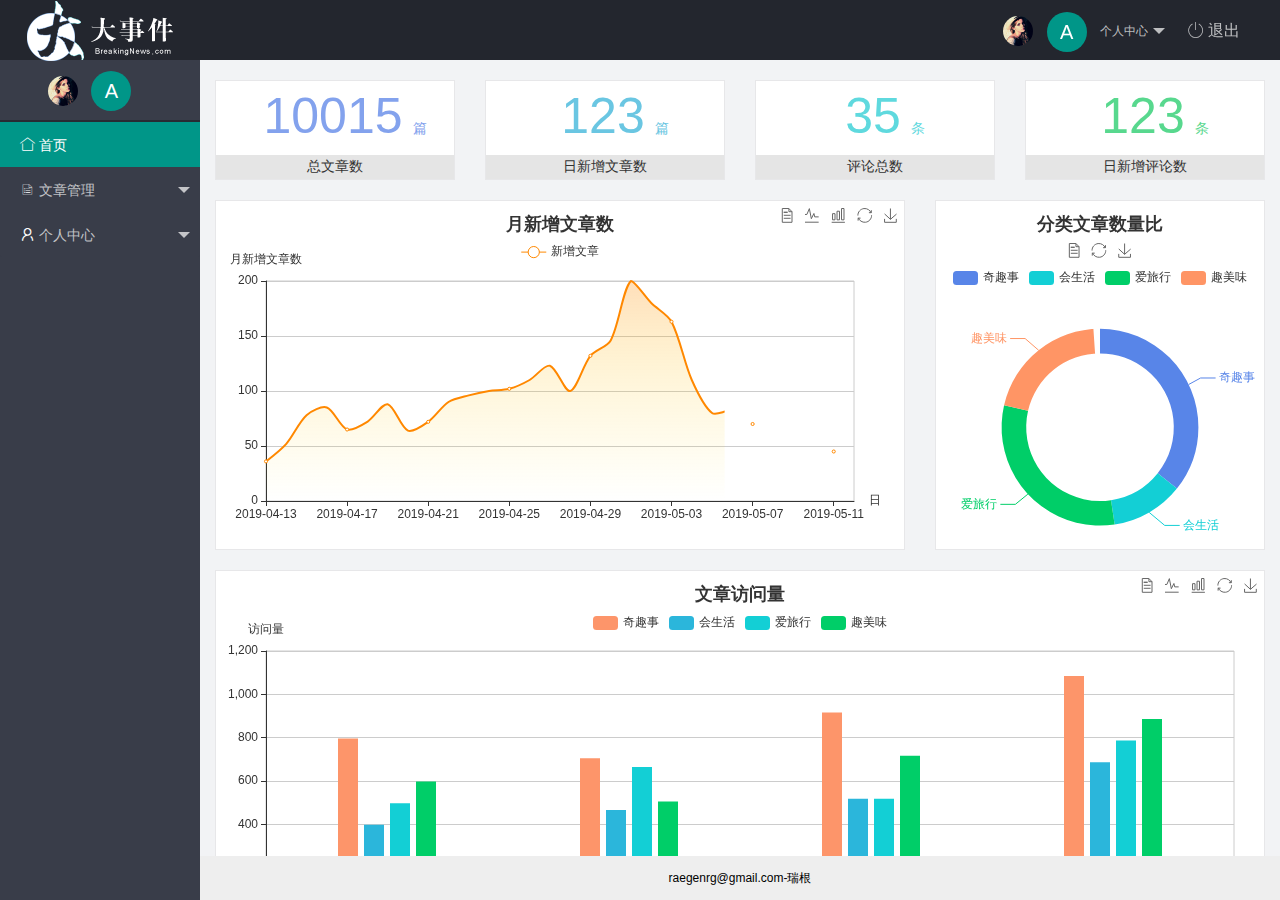
==== commit d70ba207: "'完成个人中心功能'" ====
--- a/index.html
+++ b/index.html
@@ -26,9 +26,9 @@
             个人中心
           </a>
           <dl class="layui-nav-child">
-            <dd><a href="">基本资料</a></dd>
-            <dd><a href="">更换头像</a></dd>
-            <dd><a href="">重置密码</a></dd>
+            <dd><a href="user/user_info.html" target="fm">基本资料</a></dd>
+            <dd><a href="user/user_avatar.html" target="fm">更换头像</a></dd>
+            <dd><a href="user/user_pwd.html" target="fm">重置密码</a></dd>
           </dl>
         </li>
         <li class="layui-nav-item">
@@ -74,9 +74,9 @@
               个人中心
             </a>
             <dl class="layui-nav-child">
-              <dd><a href="javascript:;"><i class="layui-icon layui-icon-face-smile"></i> 基本资料</a></dd>
-              <dd><a href="javascript:;"><i class="layui-icon layui-icon-face-smile"></i> 更换头像</a></dd>
-              <dd><a href="javascript:;"><i class="layui-icon layui-icon-face-smile"></i> 重置密码</a></dd>
+              <dd><a href="user/user_info.html" target="fm"><i class="layui-icon layui-icon-face-smile"></i> 基本资料</a></dd>
+              <dd><a href="user/user_avatar.html" target="fm"><i class="layui-icon layui-icon-face-smile"></i> 更换头像</a></dd>
+              <dd><a href="user/user_pwd.html" target="fm"><i class="layui-icon layui-icon-face-smile"></i> 重置密码</a></dd>
             </dl>
           </li>
         </ul>
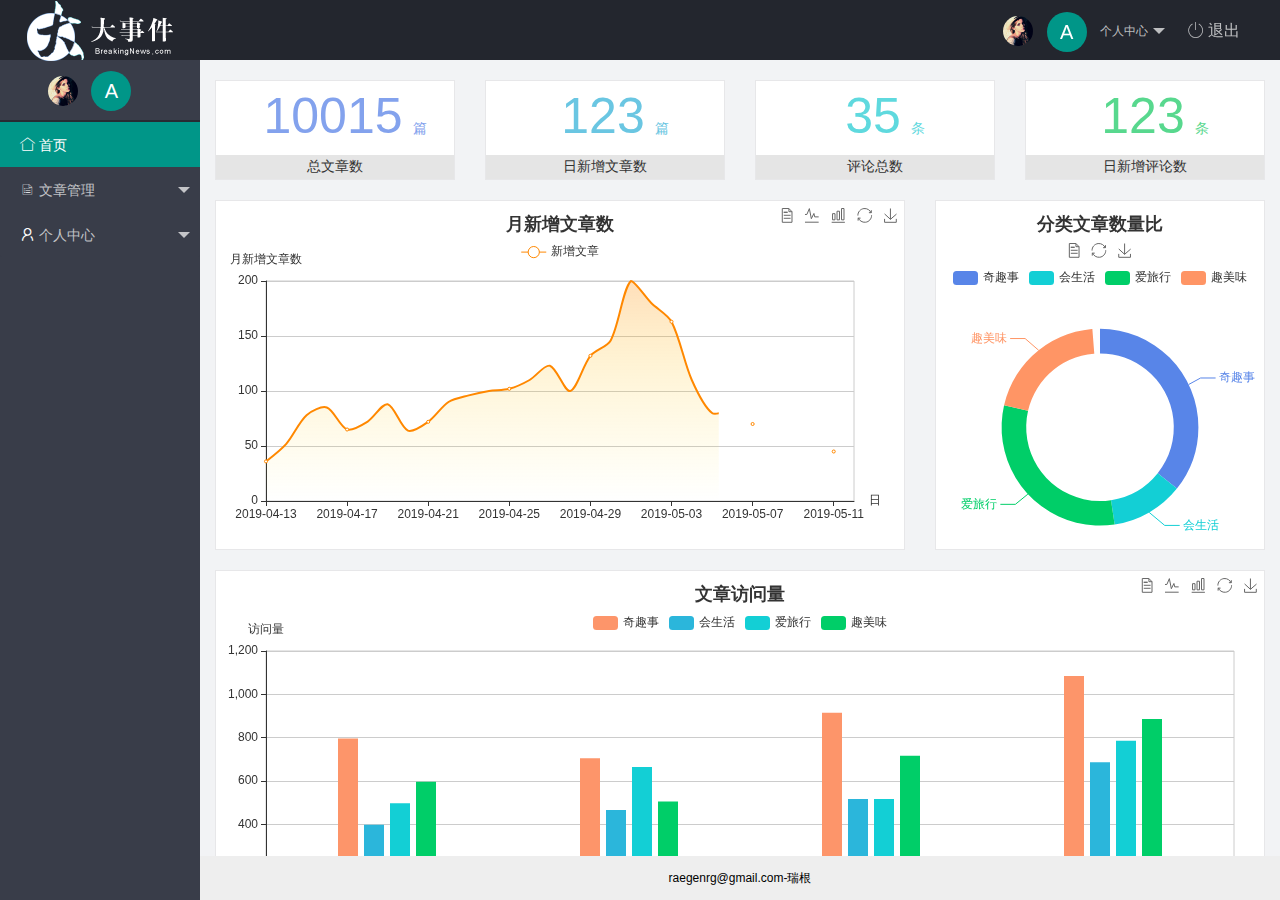
==== commit 22ce744f: "article模块完成" ====
--- a/index.html
+++ b/index.html
@@ -63,9 +63,9 @@
               文章管理
             </a>
             <dl class="layui-nav-child">
-              <dd><a href="javascript:;"><i class="layui-icon layui-icon-face-smile"></i> 文章类别</a></dd>
-              <dd><a href="javascript:;"><i class="layui-icon layui-icon-face-smile"></i> 文章列表</a></dd>
-              <dd><a href="javascript:;"><i class="layui-icon layui-icon-face-smile"></i> 发布文章</a></dd>
+              <dd><a href="/article/art_cate.html" target="fm"><i class="layui-icon layui-icon-face-smile"></i> 文章类别</a></dd>
+              <dd><a href="/article/art_list.html" target="fm"><i class="layui-icon layui-icon-face-smile"></i> 文章列表</a></dd>
+              <dd><a href="/article/art_pub.html" target="fm"><i class="layui-icon layui-icon-face-smile"></i> 发布文章</a></dd>
             </dl>
           </li>
           <li class="layui-nav-item">
